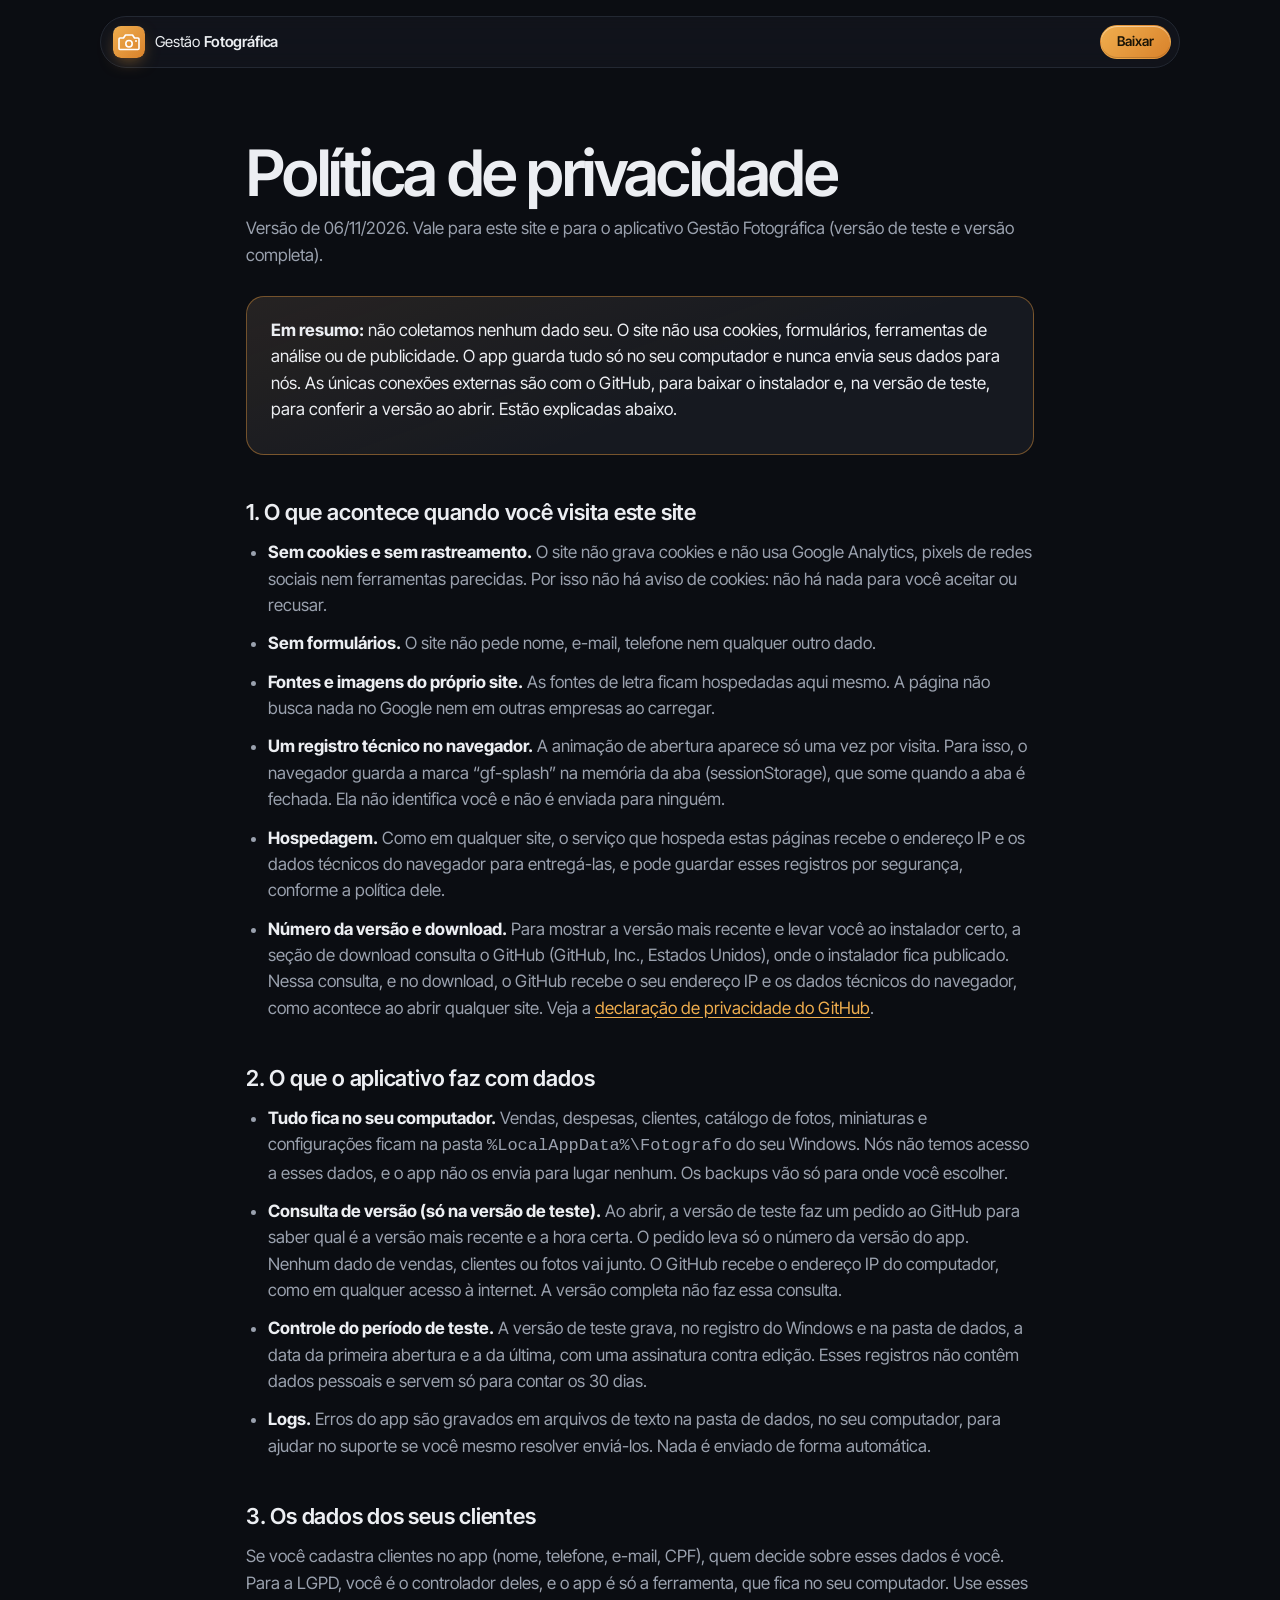
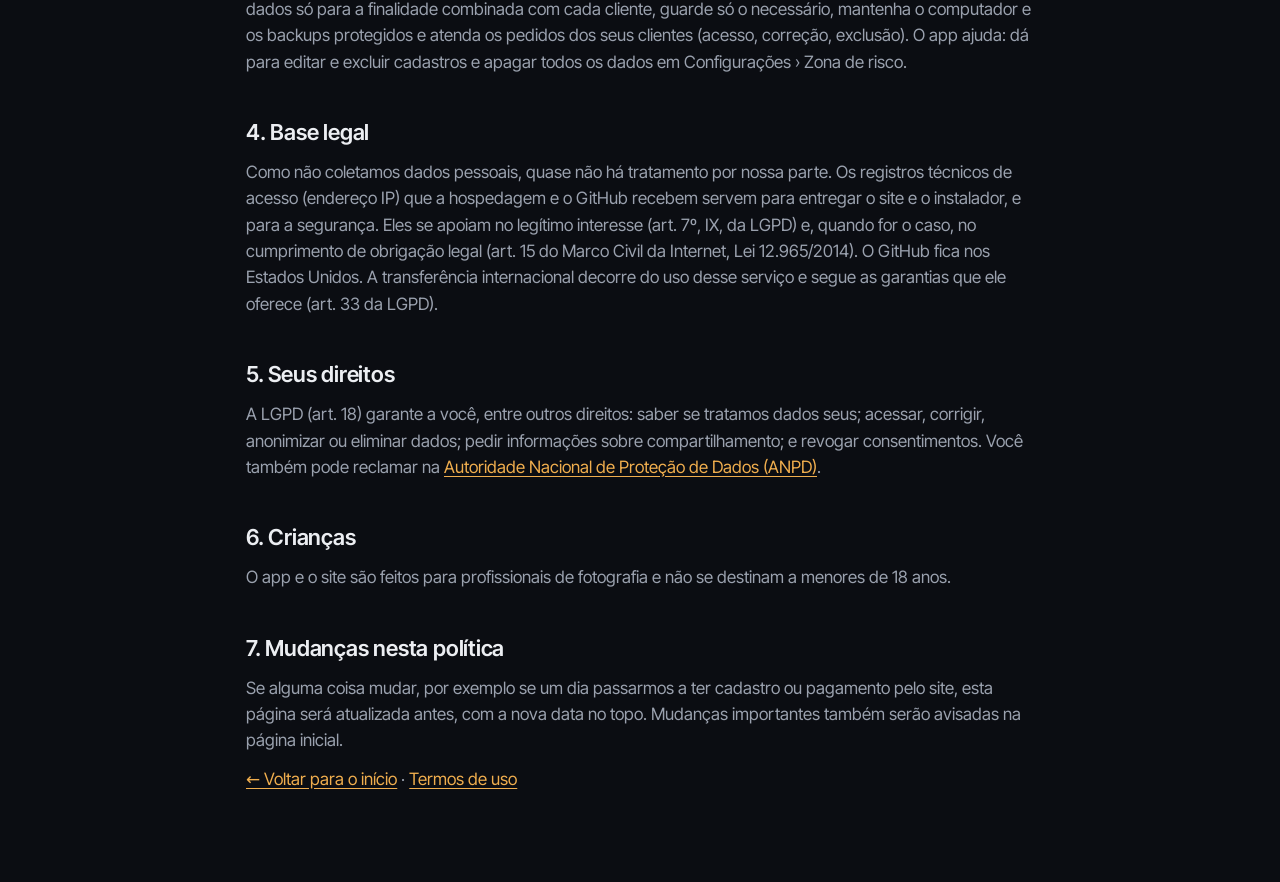
==== privacidade.html @ c72c8ad7 "Site do Gestão Fotográfica" ====
<!doctype html>
<html lang="pt-BR">
<head>
  <meta charset="utf-8">
  <meta name="viewport" content="width=device-width, initial-scale=1">
  <title>Política de privacidade — Gestão Fotográfica</title>
  <meta name="description" content="Como o site e o aplicativo Gestão Fotográfica tratam dados pessoais, conforme a LGPD.">
  <meta name="theme-color" content="#0E1015">
  <link rel="icon" href="logo.svg" type="image/svg+xml">
  <link rel="stylesheet" href="styles.css">
</head>
<body>
  <header class="nav scrolled">
    <a href="index.html" class="brand" aria-label="Gestão Fotográfica — início">
      <img src="logo.svg" alt="" class="brand-mark" width="32" height="32">
      <span>Gestão <b>Fotográfica</b></span>
    </a>
    <a href="index.html#teste" class="btn btn-sm btn-accent">Baixar</a>
  </header>

  <main class="legal">
    <h1>Política de privacidade</h1>
    <p>Versão de 06/11/2026. Vale para este site e para o aplicativo Gestão Fotográfica (versão de teste e versão completa).</p>

    <div class="resumo">
      <p><b>Em resumo:</b> não coletamos nenhum dado seu. O site não usa cookies, formulários, ferramentas de análise ou de publicidade. O app guarda tudo só no seu computador e nunca envia seus dados para nós. As únicas conexões externas são com o GitHub, para baixar o instalador e, na versão de teste, para conferir a versão ao abrir. Estão explicadas abaixo.</p>
    </div>

    <h2>1. O que acontece quando você visita este site</h2>
    <ul>
      <li><b>Sem cookies e sem rastreamento.</b> O site não grava cookies e não usa Google Analytics, pixels de redes sociais nem ferramentas parecidas. Por isso não há aviso de cookies: não há nada para você aceitar ou recusar.</li>
      <li><b>Sem formulários.</b> O site não pede nome, e-mail, telefone nem qualquer outro dado.</li>
      <li><b>Fontes e imagens do próprio site.</b> As fontes de letra ficam hospedadas aqui mesmo. A página não busca nada no Google nem em outras empresas ao carregar.</li>
      <li><b>Um registro técnico no navegador.</b> A animação de abertura aparece só uma vez por visita. Para isso, o navegador guarda a marca “gf-splash” na memória da aba (sessionStorage), que some quando a aba é fechada. Ela não identifica você e não é enviada para ninguém.</li>
      <li><b>Hospedagem.</b> Como em qualquer site, o serviço que hospeda estas páginas recebe o endereço IP e os dados técnicos do navegador para entregá-las, e pode guardar esses registros por segurança, conforme a política dele.</li>
      <li><b>Número da versão e download.</b> Para mostrar a versão mais recente e levar você ao instalador certo, a seção de download consulta o GitHub (GitHub, Inc., Estados Unidos), onde o instalador fica publicado. Nessa consulta, e no download, o GitHub recebe o seu endereço IP e os dados técnicos do navegador, como acontece ao abrir qualquer site. Veja a <a href="https://docs.github.com/pt/site-policy/privacy-policies/github-general-privacy-statement" rel="noopener">declaração de privacidade do GitHub</a>.</li>
    </ul>

    <h2>2. O que o aplicativo faz com dados</h2>
    <ul>
      <li><b>Tudo fica no seu computador.</b> Vendas, despesas, clientes, catálogo de fotos, miniaturas e configurações ficam na pasta <code>%LocalAppData%\Fotografo</code> do seu Windows. Nós não temos acesso a esses dados, e o app não os envia para lugar nenhum. Os backups vão só para onde você escolher.</li>
      <li><b>Consulta de versão (só na versão de teste).</b> Ao abrir, a versão de teste faz um pedido ao GitHub para saber qual é a versão mais recente e a hora certa. O pedido leva só o número da versão do app. Nenhum dado de vendas, clientes ou fotos vai junto. O GitHub recebe o endereço IP do computador, como em qualquer acesso à internet. A versão completa não faz essa consulta.</li>
      <li><b>Controle do período de teste.</b> A versão de teste grava, no registro do Windows e na pasta de dados, a data da primeira abertura e a da última, com uma assinatura contra edição. Esses registros não contêm dados pessoais e servem só para contar os 30 dias.</li>
      <li><b>Logs.</b> Erros do app são gravados em arquivos de texto na pasta de dados, no seu computador, para ajudar no suporte se você mesmo resolver enviá-los. Nada é enviado de forma automática.</li>
    </ul>

    <h2>3. Os dados dos seus clientes</h2>
    <p>Se você cadastra clientes no app (nome, telefone, e-mail, CPF), quem decide sobre esses dados é você. Para a LGPD, você é o controlador deles, e o app é só a ferramenta, que fica no seu computador. Use esses dados só para a finalidade combinada com cada cliente, guarde só o necessário, mantenha o computador e os backups protegidos e atenda os pedidos dos seus clientes (acesso, correção, exclusão). O app ajuda: dá para editar e excluir cadastros e apagar todos os dados em Configurações › Zona de risco.</p>

    <h2>4. Base legal</h2>
    <p>Como não coletamos dados pessoais, quase não há tratamento por nossa parte. Os registros técnicos de acesso (endereço IP) que a hospedagem e o GitHub recebem servem para entregar o site e o instalador, e para a segurança. Eles se apoiam no legítimo interesse (art. 7º, IX, da LGPD) e, quando for o caso, no cumprimento de obrigação legal (art. 15 do Marco Civil da Internet, Lei 12.965/2014). O GitHub fica nos Estados Unidos. A transferência internacional decorre do uso desse serviço e segue as garantias que ele oferece (art. 33 da LGPD).</p>

    <h2>5. Seus direitos</h2>
    <p>A LGPD (art. 18) garante a você, entre outros direitos: saber se tratamos dados seus; acessar, corrigir, anonimizar ou eliminar dados; pedir informações sobre compartilhamento; e revogar consentimentos. Você também pode reclamar na <a href="https://www.gov.br/anpd" rel="noopener">Autoridade Nacional de Proteção de Dados (ANPD)</a>.</p>

    <h2>6. Crianças</h2>
    <p>O app e o site são feitos para profissionais de fotografia e não se destinam a menores de 18 anos.</p>

    <h2>7. Mudanças nesta política</h2>
    <p>Se alguma coisa mudar, por exemplo se um dia passarmos a ter cadastro ou pagamento pelo site, esta página será atualizada antes, com a nova data no topo. Mudanças importantes também serão avisadas na página inicial.</p>

    <p><a href="index.html">← Voltar para o início</a> · <a href="termos.html">Termos de uso</a></p>
  </main>
</body>
</html>
---- styles.css ----
/* ============================================================
   Gestão Fotográfica — site
   Cores tiradas do tema escuro da v1.4 (Resources/TemaEscuro.xaml)
   e da logo (LogoCamera em Resources/Estilos.xaml).
   ============================================================ */

/* Fontes hospedadas no próprio site (licença SIL OFL): nenhum pedido sai para o Google. */
@font-face { font-family: "Inter Tight"; font-style: normal; font-weight: 300 700; font-display: swap; src: url(fontes/inter-tight.woff2) format("woff2"); }
@font-face { font-family: "Instrument Serif"; font-style: normal; font-weight: 400; font-display: swap; src: url(fontes/instrument-serif.woff2) format("woff2"); }
@font-face { font-family: "Instrument Serif"; font-style: italic; font-weight: 400; font-display: swap; src: url(fontes/instrument-serif-italic.woff2) format("woff2"); }

:root {
  /* Tema escuro do app (v1.4) */
  --sidebar: #07080B;      /* SidebarBrush */
  --bg: #0B0D12;           /* BgBrush */
  --app-bg: #0B0D12;
  --surface: #161920;      /* SurfaceBrush */
  --campo: #1C2028;        /* CampoBrush */
  --cabecalho: #161920;    /* CabecalhoBrush */
  --card-suave: #11141A;   /* CardSuaveBrush */
  --placeholder: #222630;  /* PlaceholderBrush */
  --nav-sel: #3A4152;      /* NavSelecaoBrush */
  --line: #232832;         /* LineBrush */
  --line-2: #323844;       /* BordaCampoBrush */
  --text: #ECEEF2;         /* TextBrush */
  --muted: #9AA1AE;        /* MutedBrush */
  --side-muted: #7D8494;   /* SidebarTextoSuaveBrush */
  --accent: #E59A40;       /* AccentBrush */
  --accent-text: #1A1406;  /* AccentTextoBrush */
  --ambar: #F0AE4E;        /* AmbarBrush */
  --ok: #4CC283;           /* SuccessBrush */
  --danger: #EF6F63;       /* DangerBrush */
  --selecao: #3A2D1A;      /* SelecaoBrush */
  --brilho: .2;            /* BrilhoBrush (#33 = 20%) */
  /* Logo */
  --logo-a: #F0AE4E;
  --logo-b: #D9822B;
  --glow: 226, 150, 58;    /* #E2963A, brilho da tela de abertura */

  --grad: linear-gradient(100deg, #F6C878 0%, var(--logo-a) 40%, var(--logo-b) 100%);
  --radius: 22px;
  --ease: cubic-bezier(.2, .7, .1, 1);
  --sans: "Inter Tight", "Segoe UI", system-ui, -apple-system, sans-serif;
  --app-font: "Segoe UI", "Inter Tight", system-ui, sans-serif;
  --serif: "Instrument Serif", Georgia, serif;
  color-scheme: dark;
}

* { box-sizing: border-box; margin: 0; padding: 0; }
html { scroll-behavior: smooth; -webkit-text-size-adjust: 100%; }
body {
  background: var(--bg);
  color: var(--text);
  font-family: var(--sans);
  font-size: 17px;
  line-height: 1.55;
  -webkit-font-smoothing: antialiased;
  overflow-x: hidden;
}
a { color: inherit; text-decoration: none; }
em { font-family: var(--serif); font-style: italic; font-weight: 400; }
h1 em, h2 em {
  background: var(--grad);
  -webkit-background-clip: text;
  background-clip: text;
  color: transparent;
  padding-right: .06em;
}
.muted { color: var(--muted); }
.pos { color: var(--ok); }
.neg { color: var(--danger); }
.warn { color: var(--ambar); }
::selection { background: var(--accent); color: var(--accent-text); }

.grain {
  position: fixed; inset: 0; z-index: 100; pointer-events: none; opacity: .04;
  background-image: url("data:image/svg+xml,%3Csvg xmlns='http://www.w3.org/2000/svg' width='160' height='160'%3E%3Cfilter id='n'%3E%3CfeTurbulence type='fractalNoise' baseFrequency='.9' numOctaves='3' stitchTiles='stitch'/%3E%3C/filter%3E%3Crect width='100%25' height='100%25' filter='url(%23n)'/%3E%3C/svg%3E");
}

/* ---------- Buttons ---------- */
.btn {
  --pad: 14px 26px;
  display: inline-flex; align-items: center; gap: 8px;
  padding: var(--pad);
  border-radius: 999px;
  font: 500 15px/1 var(--sans);
  border: 1px solid transparent;
  cursor: pointer;
  transition: transform .35s var(--ease), background .35s, box-shadow .35s, border-color .35s;
}
.btn:hover { transform: translateY(-2px); }
.btn:active { transform: translateY(0) scale(.98); }
.btn-accent { background: linear-gradient(135deg, var(--logo-a), var(--logo-b)); color: var(--accent-text); font-weight: 600; }
.btn-accent:hover { box-shadow: 0 10px 40px -8px rgba(var(--glow), .6); }
.btn-ghost { color: var(--text); border-color: var(--line-2); background: rgba(255, 255, 255, .02); backdrop-filter: blur(10px); }
.btn-ghost:hover { border-color: var(--muted); background: rgba(255, 255, 255, .05); }
.btn-sm { --pad: 9px 16px; font-size: 13.5px; }
.btn-lg { --pad: 18px 34px; font-size: 16px; }
.btn[disabled] { cursor: default; }
.btn[disabled]:hover { transform: none; }
.btn:focus-visible, a:focus-visible { outline: 2px solid var(--accent); outline-offset: 3px; }

.eyebrow {
  display: inline-flex; align-items: center; gap: 10px;
  font-size: 13px; font-weight: 500; letter-spacing: .14em; text-transform: uppercase;
  color: var(--accent);
}
.dot { width: 7px; height: 7px; border-radius: 50%; background: var(--accent); animation: pulse 2.2s infinite; }
@keyframes pulse {
  0% { box-shadow: 0 0 0 0 rgba(var(--glow), .6); }
  70% { box-shadow: 0 0 0 10px rgba(var(--glow), 0); }
  100% { box-shadow: 0 0 0 0 rgba(var(--glow), 0); }
}

/* ---------- Nav ---------- */
.nav {
  position: fixed; top: 16px; left: 50%; z-index: 50;
  transform: translateX(-50%);
  width: min(1080px, calc(100% - 32px));
  display: flex; align-items: center; justify-content: space-between; gap: 16px;
  padding: 8px 8px 8px 12px;
  border-radius: 999px;
  border: 1px solid transparent;
  transition: background .5s, border-color .5s;
}
.nav.scrolled {
  background: rgba(20, 23, 30, .7);
  border-color: var(--line);
  backdrop-filter: saturate(160%) blur(20px);
  -webkit-backdrop-filter: saturate(160%) blur(20px);
}
.brand { display: flex; align-items: center; gap: 10px; font-size: 15px; letter-spacing: -.01em; }
.brand b { font-weight: 600; }
.brand-mark { width: 32px; height: 32px; border-radius: 8px; transition: transform .6s var(--ease); }
.brand:hover .brand-mark { transform: rotate(-8deg) scale(1.06); }
.nav-links { display: flex; gap: 30px; font-size: 14px; color: var(--muted); }
.nav-links a { transition: color .25s; }
.nav-links a:hover { color: var(--text); }

/* ---------- Hero ---------- */
/* overflow-x: clip corta o brilho largo sem criar rolagem: no celular ele alargava a página e tudo aparecia encolhido */
.hero { position: relative; padding: 150px 16px 0; text-align: center; isolation: isolate; overflow-x: clip; }
.hero-glow {
  position: absolute; z-index: -2; left: 50%; top: -10%;
  width: 1200px; height: 900px; transform: translateX(-50%);
  background: radial-gradient(closest-side, rgba(var(--glow), .2), transparent 70%);
  filter: blur(20px);
  pointer-events: none;
}
.aperture-wrap {
  position: absolute; z-index: -1; left: 50%; top: 40px;
  width: min(760px, 120vw); aspect-ratio: 1;
  transform: translateX(-50%);
  opacity: .5;
  -webkit-mask-image: radial-gradient(closest-side, #000 55%, transparent 100%);
  mask-image: radial-gradient(closest-side, #000 55%, transparent 100%);
  pointer-events: none;
}
.aperture { width: 100%; height: 100%; animation: spin 90s linear infinite; }
/* Clarão suave quando a lente reabre, como o flash de uma foto */
.hero-flash {
  position: absolute; z-index: -1; left: 50%; top: 40px;
  width: min(760px, 120vw); aspect-ratio: 1; transform: translateX(-50%);
  background: radial-gradient(closest-side, rgba(255, 236, 205, .55), rgba(var(--glow), .18) 45%, transparent 70%);
  opacity: 0; pointer-events: none;
}
.aperture .blade { fill: url(#bladeG); stroke: rgba(240, 174, 78, .22); stroke-width: .6; }
@keyframes spin { to { transform: rotate(360deg); } }

.hero-copy { position: relative; max-width: 900px; margin: 0 auto; }
.hero-title {
  margin: 22px 0;
  font-size: clamp(54px, 10vw, 128px);
  line-height: .95; font-weight: 600; letter-spacing: -.045em;
}
.hero-title em { font-size: 1.08em; letter-spacing: -.02em; }
.hero-sub { max-width: 620px; margin: 0 auto; font-size: clamp(17px, 1.6vw, 20px); color: var(--muted); }
.hero-cta { display: flex; gap: 12px; justify-content: center; flex-wrap: wrap; margin-top: 36px; }

/* ---------- Janela do app ---------- */
.window, .mini-win {
  border-radius: 12px;
  background: var(--app-bg);
  color: var(--text);
  border: 1px solid var(--line-2);
  overflow: hidden;
  text-align: left;
  font-family: var(--app-font);
  transition: background .5s, color .5s;
  box-shadow:
    0 50px 120px -30px rgba(var(--glow), .3),
    0 30px 60px -20px rgba(0, 0, 0, .8);
}
.win-bar {
  display: flex; align-items: center; gap: 8px;
  height: 32px; padding-left: 10px;
  background: var(--sidebar);
  font-size: 12px; color: var(--muted);
}
.win-ico { width: 16px; height: 16px; border-radius: 4px; }
.win-title { flex: 1; }
.win-ctl { display: flex; height: 100%; }
.win-ctl i { width: 46px; display: grid; place-items: center; font-style: normal; font-size: 11px; }
.win-body { display: grid; grid-template-columns: 240px 1fr; min-height: 560px; }

/* Menu lateral (escuro nos dois temas), com brilho âmbar atrás da logo */
.app-side {
  position: relative; overflow: hidden;
  background: var(--sidebar);
  border-right: 1px solid rgba(255, 255, 255, .08);
  display: flex; flex-direction: column;
}
.side-glow {
  position: absolute; left: -130px; top: -120px; width: 320px; height: 260px; pointer-events: none;
  background: radial-gradient(closest-side, rgba(var(--glow), .2), rgba(var(--glow), .07) 50%, transparent);
}
.app-brand { position: relative; display: flex; align-items: center; gap: 12px; padding: 28px 18px 28px 22px; }
.app-brand img { width: 42px; height: 42px; border-radius: 11px; }
.app-brand b { display: block; font-size: 16px; font-weight: 700; color: #fff; line-height: 1.25; }
.app-brand small { font-size: 12px; color: var(--side-muted); }
.app-nav { position: relative; flex: 1; }
.nav-it {
  position: relative;
  display: flex; align-items: center;
  margin: 2px 10px; padding: 11px 16px; border-radius: 12px;
  font-size: 14px; color: #fff;
  transition: background .2s, padding .2s;
}
.nav-it i { font-style: normal; font-size: 16px; width: 30px; }
.nav-it:not(.on):hover { background: rgba(229, 154, 64, .22); padding-left: 20px; }
.nav-it.on { background: var(--nav-sel); }
.nav-it.on::before { content: ""; position: absolute; left: 0; top: 11px; bottom: 11px; width: 4px; border-radius: 2px; background: linear-gradient(135deg, var(--logo-a), var(--logo-b)); }
.app-keys { position: relative; padding: 0 24px 16px; font-size: 11px; color: var(--side-muted); }

/* Área da tela, com o brilho que "respira" no alto à direita */
.app-main { position: relative; overflow: hidden; padding: 24px 28px; }
.app-main > * { position: relative; }
.app-main > .app-glow {
  position: absolute; right: -260px; top: -300px; width: 900px; height: 520px; pointer-events: none;
  background: radial-gradient(closest-side, rgba(var(--glow), var(--brilho)), rgba(var(--glow), calc(var(--brilho) * .35)) 50%, transparent);
  animation: breathe-app 6s ease-in-out infinite alternate;
}
@keyframes breathe-app { to { transform: scale(1.12); opacity: .8; } }
.app-head { display: flex; align-items: center; justify-content: space-between; gap: 12px; }
.app-head h3 { font-size: 30px; font-weight: 700; letter-spacing: -.01em; }
.app-actions { display: flex; gap: 8px; }
.app-btn, .app-combo {
  display: inline-flex; align-items: center; gap: 6px;
  padding: 7px 14px; border-radius: 999px;
  font-size: 12.5px; white-space: nowrap;
  background: var(--campo); border: 1px solid var(--line-2); color: var(--text);
  transition: background .5s, border-color .5s, color .5s, box-shadow .3s;
}
.app-btn.primary {
  background: linear-gradient(135deg, var(--logo-a), var(--logo-b)); border-color: transparent;
  color: var(--accent-text); font-weight: 600;
}
.app-btn.primary:hover { box-shadow: 0 6px 22px -4px rgba(var(--glow), .7); }
.app-combo { min-width: 150px; justify-content: space-between; border-radius: 10px; }
.app-combo i { font-style: normal; color: var(--muted); }
.app-period { margin: 2px 0 16px; font-size: 13px; color: var(--muted); }
.kpis { display: grid; grid-template-columns: repeat(4, 1fr); gap: 12px; margin-bottom: 12px; }
/* Cartão: cantos de 18px e a "luz que segue o mouse" (Infra/LuzMouse.cs) */
.kpi, .app-card {
  --mx: 50%; --my: 50%;
  position: relative;
  padding: 16px 18px; border-radius: 18px;
  background:
    radial-gradient(260px circle at var(--mx) var(--my), rgba(var(--glow), var(--luz, 0)), transparent 60%),
    var(--surface);
  border: 1px solid var(--line);
  transition: border-color .25s, transform .25s, background-color .5s;
}
.kpi:hover, .app-card:hover { --luz: .16; border-color: rgba(var(--glow), .55); }
.kpi:hover { transform: translateY(-3px); }
.kpi p { font-size: 12px; color: var(--muted); }
.kpi b { display: block; margin: 6px 0 4px; font-size: 26px; font-weight: 700; font-variant-numeric: tabular-nums; }
.kpi small { font-size: 11px; color: var(--muted); }

/* Tema claro do app (TemaClaro.xaml da v1.4); o menu lateral continua escuro */
.window.claro {
  --app-bg: #F5F5F7; --surface: #FFFFFF; --campo: #FFFFFF; --cabecalho: #FFFFFF; --card-suave: #FBFAF8;
  --placeholder: #EDEDF0; --line: #E5E5EA; --line-2: #D2D2D7;
  --text: #1D1D1F; --muted: #6E6E73; --accent: #DD8E34; --ambar: #B7701C;
  --ok: #2E8B57; --danger: #C0392B; --selecao: #FCEBD3; --brilho: .15;
  --sidebar: #0E1015; --side-muted: #8A91A3;
  border-color: #D2D2D7;
}
.window.claro .win-bar { background: #FFFFFF; color: #1D1D1F; border-bottom: 1px solid #E5E5EA; }
.card-t { font-size: 13px; font-weight: 600; margin-bottom: 8px; }
.spark { width: 100%; height: 170px; display: block; }
.grid-l line { stroke: var(--line); stroke-width: 1; }
.spark-line { fill: none; stroke-width: 2.5; stroke-linecap: round; stroke-dasharray: 900; stroke-dashoffset: 900; }
.spark-line.l1 { stroke: var(--accent); }
.spark-line.l2 { stroke: var(--ok); }
.spark-line.l3 { stroke: var(--danger); }
@keyframes draw { to { stroke-dashoffset: 0; } }
.legend { display: flex; justify-content: center; gap: 18px; font-size: 11.5px; color: var(--muted); margin-top: 6px; }
.legend span::before { content: ""; display: inline-block; width: 9px; height: 9px; border-radius: 50%; margin-right: 6px; vertical-align: -1px; }
.lg1::before { background: var(--accent); }
.lg2::before { background: var(--ok); }
.lg3::before { background: var(--danger); }

/* ---------- Marquee ---------- */
.marquee {
  margin-top: 140px; padding: 26px 0;
  border-block: 1px solid var(--line);
  overflow: hidden;
  -webkit-mask-image: linear-gradient(90deg, transparent, #000 15%, #000 85%, transparent);
  mask-image: linear-gradient(90deg, transparent, #000 15%, #000 85%, transparent);
}
.marquee-track {
  display: flex; align-items: center; gap: 36px; width: max-content;
  font-size: clamp(28px, 4vw, 48px); font-weight: 500; letter-spacing: -.03em;
  color: #5D6475;
  animation: slide 40s linear infinite;
}
.marquee-track i { font-style: normal; font-size: .5em; color: var(--accent); }
.marquee-track span:nth-of-type(2n) { font-family: var(--serif); font-style: italic; font-weight: 400; color: var(--muted); }
@keyframes slide { to { transform: translateX(-50%); } }

/* ---------- Statement ---------- */
.statement { padding: 180px 16px; }
.statement-text {
  max-width: 1000px; margin: 0 auto;
  font-size: clamp(32px, 5vw, 64px);
  line-height: 1.12; font-weight: 500; letter-spacing: -.035em;
}
.statement-text .w { opacity: .14; transition: opacity .4s; }
.statement-text .w.lit { opacity: 1; }
.statement-text em { font-size: 1.1em; }
.statement-text em.lit { background: var(--grad); -webkit-background-clip: text; background-clip: text; color: transparent; }

/* ---------- Section heads ---------- */
.sec-head { text-align: center; max-width: 900px; margin: 0 auto 64px; padding: 0 16px; }
.sec-head h2 { margin-top: 16px; font-size: clamp(40px, 6.4vw, 84px); line-height: 1; font-weight: 600; letter-spacing: -.045em; }
.sec-head h2 em { font-size: 1.06em; letter-spacing: -.02em; }

/* ---------- Bento ---------- */
.features { padding: 40px 16px 120px; }
.bento { max-width: 1180px; margin: 0 auto; display: grid; grid-template-columns: repeat(6, 1fr); gap: 16px; }
.tile {
  --mx: 50%; --my: 50%;
  position: relative;
  min-height: 380px; padding: 32px;
  border-radius: var(--radius);
  background: var(--app-bg);
  border: 1px solid var(--line);
  overflow: hidden;
  display: flex; flex-direction: column; justify-content: space-between; gap: 28px;
  transition: border-color .4s;
}
.tile::before {
  content: ""; position: absolute; inset: 0; pointer-events: none;
  background: radial-gradient(500px circle at var(--mx) var(--my), rgba(var(--glow), .1), transparent 45%);
  opacity: 0; transition: opacity .4s;
}
.tile:hover { border-color: rgba(var(--glow), .5); }
.tile:hover::before { opacity: 1; }
.tile h3 { display: flex; align-items: center; gap: 10px; font-size: 23px; font-weight: 600; letter-spacing: -.025em; margin-bottom: 8px; }
.tile .ico {
  display: grid; place-items: center; width: 36px; height: 36px; border-radius: 9px; font-size: 17px;
  background: var(--surface); border: 1px solid var(--line);
}
.tile p { color: var(--muted); font-size: 16px; max-width: 46ch; }
.tile p b { color: var(--text); font-weight: 600; }
.t-gal { grid-column: span 4; }
.t-fin { grid-column: span 2; }
.t-rec, .t-evt, .t-sale, .t-cli { grid-column: span 3; }

/* Miniaturas de foto (tons quentes, como fotos de evento ao ar livre) */
.photo, .grid-photos i, .thumbs i, .th {
  background:
    radial-gradient(circle at 72% 28%, hsla(var(--h), 85%, 78%, .9), transparent 50%),
    linear-gradient(165deg, hsl(var(--h), 45%, 46%), hsl(calc(var(--h) - 10), 35%, 14%));
}
.grid-photos { display: grid; grid-template-columns: repeat(4, 1fr); gap: 10px; font-family: var(--app-font); }
.grid-photos figure { padding: 6px; border-radius: 12px; background: var(--surface); border: 1px solid var(--line); transition: transform .5s var(--ease); }
.grid-photos i { position: relative; display: block; aspect-ratio: 4 / 3; border-radius: 5px; }
.grid-photos figcaption { padding: 6px 2px 0; font-size: 11px; color: var(--muted); white-space: nowrap; overflow: hidden; text-overflow: ellipsis; }
[data-raw]::after {
  content: "RAW"; position: absolute; right: 5px; top: 5px;
  padding: 1px 5px; border-radius: 3px;
  background: rgba(0, 0, 0, .6); color: #fff;
  font: 600 9.5px/1.4 var(--app-font); font-style: normal;
}
.t-gal:hover figure:nth-child(odd) { transform: translateY(-4px); }
.t-gal:hover figure:nth-child(even) { transform: translateY(4px); }

/* Anel */
.ring { position: relative; width: 170px; height: 170px; align-self: center; }
.ring svg { width: 100%; height: 100%; transform: rotate(-90deg); }
.ring circle { fill: none; stroke-width: 9; }
.ring-bg { stroke: var(--placeholder); }
.ring-fg { stroke: var(--ok); stroke-linecap: round; stroke-dasharray: 100; stroke-dashoffset: 100; transition: stroke-dashoffset 2s var(--ease) .2s; }
.t-fin.in .ring-fg { stroke-dashoffset: 14; }
.ring-label { position: absolute; inset: 0; display: grid; place-content: center; text-align: center; }
.ring-label b { font-size: 34px; font-weight: 600; letter-spacing: -.03em; }
.ring-label small { font-size: 12px; color: var(--muted); }

/* Recibo (sempre claro, como no app) */
.receipt {
  position: relative;
  align-self: center; width: min(310px, 100%);
  padding: 18px 18px 16px;
  border-radius: 6px;
  background: #fff; color: #1F2430;
  font-family: var(--app-font);
  box-shadow: 0 30px 60px -20px rgba(0, 0, 0, .7);
  transform: rotate(-3deg);
  transition: transform .7s var(--ease);
}
.t-rec:hover .receipt { transform: rotate(0) translateY(-6px); }
.rc-head { display: flex; gap: 10px; align-items: center; margin-bottom: 12px; padding-bottom: 12px; border-bottom: 1px solid #E3E5EA; }
.rc-head b { display: block; font-size: 13.5px; }
.rc-head small { font-size: 11px; color: #6B7280; }
.rc-logo { width: 30px; height: 30px; border-radius: 7px; }
.rc-line, .rc-tot { display: flex; justify-content: space-between; font-size: 12.5px; padding: 4px 0; }
.rc-tot { margin-top: 8px; padding-top: 10px; border-top: 1px solid #E3E5EA; font-size: 14px; }
.rc-stamp {
  position: absolute; right: 14px; top: 20px;
  padding: 2px 9px; border: 2px solid #2E8B57; color: #2E8B57; border-radius: 5px;
  font: 700 11.5px/1.3 var(--app-font); letter-spacing: .12em;
  transform: rotate(-10deg); opacity: .9;
}

/* Barras de eventos */
.bars { display: flex; flex-direction: column; gap: 12px; }
.bar-row { display: grid; grid-template-columns: 84px 1fr; align-items: center; gap: 12px; font-size: 13px; color: var(--muted); }
.bar-row i { height: 12px; border-radius: 999px; background: linear-gradient(90deg, var(--logo-a), var(--logo-b)); width: 0; transition: width 1.6s var(--ease); }
.t-evt.in .bar-row i { width: calc(var(--v) * 100%); }
.bar-row:nth-child(2) i { transition-delay: .1s; opacity: .85; }
.bar-row:nth-child(3) i { transition-delay: .2s; opacity: .7; }
.bar-row:nth-child(4) i { transition-delay: .3s; opacity: .55; }

/* Status das fotos */
.chips { display: flex; flex-wrap: wrap; gap: 8px; font-family: var(--app-font); }
.chip {
  padding: 7px 14px; border-radius: 999px; font-size: 13px;
  background: var(--campo); border: 1px solid var(--line-2); color: var(--text);
  transition: transform .4s var(--ease);
}
.chip.sel { background: var(--selecao); border-color: rgba(var(--glow), .5); color: var(--ambar); }
.chip.sold { background: linear-gradient(135deg, var(--logo-a), var(--logo-b)); border-color: transparent; color: var(--accent-text); font-weight: 600; }
.t-sale:hover .chip { transform: translateY(-4px); }
.t-sale:hover .chip:nth-child(2) { transition-delay: .04s; }
.t-sale:hover .chip:nth-child(3) { transition-delay: .08s; }
.t-sale:hover .chip:nth-child(4) { transition-delay: .12s; }
.t-sale:hover .chip:nth-child(5) { transition-delay: .16s; }

/* Tabela no estilo do app */
.mini-table { border: 1px solid var(--line); border-radius: 14px; overflow: hidden; font-family: var(--app-font); font-size: 12.5px; background: var(--surface); }
.mt-row { display: grid; grid-template-columns: 1.3fr 1fr .9fr; padding: 9px 12px; border-top: 1px solid var(--line); }
.mt-row span:last-child { text-align: right; }
.mt-h { border-top: 0; background: var(--cabecalho); color: var(--muted); font-weight: 600; }

/* ---------- Fluxo ---------- */
.flow { padding: 120px 16px 80px; overflow-x: clip; }
.flow-wrap { max-width: 1180px; margin: 0 auto; display: grid; grid-template-columns: .85fr 1.15fr; gap: 56px; }
.step { min-height: 78vh; display: flex; flex-direction: column; justify-content: center; opacity: .25; transition: opacity .6s; }
.step.active { opacity: 1; }
.step-n { font-family: var(--serif); font-style: italic; font-size: 26px; color: var(--accent); }
.step h3 { font-size: clamp(34px, 4vw, 52px); font-weight: 600; letter-spacing: -.04em; line-height: 1.05; margin: 8px 0 14px; }
.step p { font-size: 19px; color: var(--muted); max-width: 32ch; }
.flow-visual { position: sticky; top: 0; height: 100vh; display: grid; place-items: center; }
.mini-win { width: 100%; }
.mini-body { display: grid; grid-template-columns: 56px 1fr; height: 440px; }
.rail { background: var(--sidebar); display: flex; flex-direction: column; align-items: center; gap: 4px; padding-top: 12px; }
.rail img { width: 30px; height: 30px; border-radius: 8px; margin-bottom: 10px; }
.rail i { position: relative; width: 40px; height: 34px; display: grid; place-items: center; border-radius: 10px; font-style: normal; font-size: 15px; transition: background .3s; }
.rail i.r-on { background: var(--nav-sel); }
.rail i.r-on::before { content: ""; position: absolute; left: 0; top: 8px; bottom: 8px; width: 4px; border-radius: 2px; background: linear-gradient(135deg, var(--logo-a), var(--logo-b)); }
.screen { position: relative; overflow: hidden; }
.scr {
  position: absolute; inset: 0; padding: 22px 24px;
  display: flex; flex-direction: column; gap: 12px;
  opacity: 0; transform: translateY(16px); filter: blur(6px);
  transition: opacity .55s var(--ease), transform .55s var(--ease), filter .55s;
}
.scr.on { opacity: 1; transform: none; filter: none; }
.scr-head { display: flex; justify-content: space-between; align-items: center; gap: 10px; }
.scr-t { font-size: 22px; font-weight: 600; }
.scr-foot { margin-top: auto; font-size: 12px; color: var(--muted); }
.scr-row { margin-top: auto; display: flex; justify-content: flex-end; gap: 8px; flex-wrap: wrap; }
.app-card.import { padding: 12px 14px; }
.app-card.import small { font-size: 12px; }
.progress { height: 8px; margin-top: 8px; border-radius: 999px; background: var(--placeholder); overflow: hidden; }
.progress span { display: block; height: 100%; width: 0; border-radius: inherit; background: linear-gradient(90deg, var(--logo-a), var(--logo-b)); transition: width 1.8s var(--ease) .3s; }
.scr.on .progress span { width: 100%; }
.thumbs { display: grid; grid-template-columns: repeat(4, 1fr); gap: 8px; }
.thumbs i {
  position: relative; aspect-ratio: 4 / 3; border-radius: 5px; border: 4px solid var(--surface);
  opacity: 0; transform: scale(.85);
  transition: opacity .5s, transform .5s var(--ease);
}
.scr.on .thumbs i { opacity: 1; transform: none; }
.scr.on .thumbs i:nth-child(2) { transition-delay: .06s; }
.scr.on .thumbs i:nth-child(3) { transition-delay: .12s; }
.scr.on .thumbs i:nth-child(4) { transition-delay: .18s; }
.scr.on .thumbs i:nth-child(5) { transition-delay: .24s; }
.scr.on .thumbs i:nth-child(6) { transition-delay: .3s; }
.scr.on .thumbs i:nth-child(7) { transition-delay: .36s; }
.scr.on .thumbs i:nth-child(8) { transition-delay: .42s; }
.field { padding: 8px 12px; border-radius: 10px; background: var(--campo); border: 1px solid var(--line-2); }
.field small { display: block; font-size: 11px; color: var(--muted); }
.field b { font-size: 13.5px; font-weight: 500; }
.items { border: 1px solid var(--line); border-radius: 14px; overflow: hidden; background: var(--surface); }
.it { display: grid; grid-template-columns: 34px 1fr auto; align-items: center; gap: 10px; padding: 8px 12px; font-size: 12.5px; border-top: 1px solid var(--line); }
.it:first-child { border-top: 0; }
.it b { font-weight: 600; }
.th { width: 34px; height: 26px; border-radius: 4px; }
.receipt.mini { transform: none; width: min(340px, 100%); align-self: center; }
.hl-row { display: grid; grid-template-columns: 1fr 1fr; gap: 10px; }
.app-card.hl { padding: 12px 14px; }
.app-card.hl small { display: block; font-size: 11.5px; color: var(--muted); }
.app-card.hl b { font-size: 15px; }
.app-card.hl:first-child b { color: var(--accent); }
.app-card.hl:last-child b { color: var(--ok); }

/* ---------- Segurança ---------- */
.safe { padding: 120px 16px; }
.safe-grid {
  max-width: 1180px; margin: 0 auto;
  display: grid; grid-template-columns: repeat(4, 1fr); gap: 1px;
  background: var(--line); border: 1px solid var(--line); border-radius: var(--radius); overflow: hidden;
}
.safe-item { padding: 36px 30px 40px; background: var(--bg); transition: background .4s; }
.safe-item:hover { background: var(--app-bg); }
.safe-ic {
  display: grid; place-items: center; width: 46px; height: 46px; border-radius: 12px; margin-bottom: 26px;
  font-size: 20px;
  background: var(--selecao); border: 1px solid rgba(var(--glow), .3);
}
.safe-item h3 { font-size: 19px; font-weight: 600; letter-spacing: -.02em; margin-bottom: 8px; }
.safe-item p { font-size: 15px; color: var(--muted); }

/* ---------- Promessas ---------- */
.promises {
  max-width: 1180px; margin: 0 auto; padding: 60px 16px 140px;
  display: grid; grid-template-columns: repeat(3, 1fr); gap: 16px; text-align: center;
}
.promise b {
  display: block;
  font-size: clamp(88px, 12vw, 168px); line-height: 1; font-weight: 600; letter-spacing: -.06em;
  background: var(--grad); -webkit-background-clip: text; background-clip: text; color: transparent;
}
.promise span { color: var(--muted); font-size: 18px; }

/* ---------- CTA (inspirado na tela de abertura do app) ---------- */
.cta {
  position: relative; isolation: isolate; overflow: hidden;
  max-width: 1180px; margin: 0 auto; padding: 120px 16px;
  border-radius: 32px; border: 1px solid var(--line);
  text-align: center;
  background: linear-gradient(135deg, #232837, #171A23);
}
.cta-glow {
  position: absolute; z-index: -1; left: 50%; bottom: -60%;
  width: 1100px; height: 700px; transform: translateX(-50%);
  background: radial-gradient(closest-side, rgba(var(--glow), .45), rgba(var(--glow), .1) 55%, transparent 75%);
  filter: blur(30px);
  animation: breathe 6s ease-in-out infinite;
}
@keyframes breathe { 50% { transform: translateX(-50%) scale(1.12); opacity: .8; } }
.cta-logo { display: block; margin: 0 auto 26px; border-radius: 20px; box-shadow: 0 20px 50px -10px rgba(var(--glow), .55); }
.cta h2 { margin: 18px 0 20px; font-size: clamp(44px, 7vw, 96px); line-height: .98; font-weight: 600; letter-spacing: -.045em; }
.cta-sub { max-width: 520px; margin: 0 auto 36px; color: var(--muted); font-size: 18px; }

.foot {
  max-width: 1180px; margin: 0 auto; padding: 40px 16px 50px;
  display: flex; justify-content: space-between; align-items: center; gap: 16px; flex-wrap: wrap;
  font-size: 13.5px; color: var(--muted);
}
.foot-brand { display: inline-flex; align-items: center; gap: 10px; }
.foot-brand img { border-radius: 6px; }
.foot-links { display: flex; gap: 20px; flex-wrap: wrap; }
.foot a, .faq a, .download-legal a, .install a { color: var(--ambar); text-decoration: underline; text-underline-offset: 3px; }

/* ---------- Download e instalação ---------- */
.download { display: flex; flex-direction: column; align-items: center; gap: 14px; }
.download .btn[aria-disabled="true"] { opacity: .65; pointer-events: none; }
.download-info { color: var(--text); font-size: 15px; max-width: 560px; }
.download-legal { color: var(--muted); font-size: 13.5px; max-width: 520px; }
.download code, .install code { font-family: var(--app-font); font-size: .92em; background: var(--campo); padding: 2px 6px; border-radius: 6px; word-break: break-all; }

.install { padding: 140px 16px 60px; }
.install-steps { max-width: 820px; margin: 0 auto; padding: 0; list-style: none; counter-reset: passo; display: flex; flex-direction: column; gap: 10px; }
.install-steps li {
  counter-increment: passo; position: relative;
  padding: 22px 26px 22px 78px; border-radius: 18px; background: var(--surface); border: 1px solid var(--line);
  color: var(--muted); font-size: 16.5px;
}
.install-steps li b { color: var(--text); font-weight: 600; }
.install-steps li::before {
  content: counter(passo); position: absolute; left: 24px; top: 20px;
  font-family: var(--serif); font-style: italic; font-size: 30px; line-height: 1; color: var(--accent);
}
@media (max-width: 760px) { .install-steps li { padding: 20px 20px 20px 58px; font-size: 16px; } .install-steps li::before { left: 20px; } }
.install-note { max-width: 820px; margin: 22px auto 0; color: var(--muted); font-size: 14px; text-align: center; }

/* ---------- Páginas legais (termos.html, privacidade.html) ---------- */
.legal { max-width: 820px; margin: 0 auto; padding: 140px 16px 80px; }
.legal h1 { font-size: clamp(36px, 6vw, 64px); line-height: 1.02; font-weight: 600; letter-spacing: -.04em; margin-bottom: 10px; }
.legal h2 { font-size: 22px; font-weight: 600; letter-spacing: -.01em; margin: 40px 0 10px; }
.legal p, .legal li { color: var(--muted); margin: 0 0 12px; }
.legal ul { padding-left: 22px; }
.legal b, .legal strong { color: var(--text); }
.legal a { color: var(--ambar); text-decoration: underline; text-underline-offset: 3px; }
.legal .resumo { border: 1px solid rgba(var(--glow), .45); border-radius: 18px; padding: 20px 24px; margin: 28px 0;
  background: linear-gradient(160deg, rgba(var(--glow), .08), transparent 60%), var(--surface); }
.legal .resumo p { color: var(--text); }

/* ---------- Reveal ---------- */
.reveal { opacity: 0; transform: translateY(28px); filter: blur(8px); transition: opacity 1s var(--ease), transform 1s var(--ease), filter 1s var(--ease); }
.reveal.in { opacity: 1; transform: none; filter: none; }
.hero .reveal:nth-child(2) { transition-delay: .1s; }
.hero .reveal:nth-child(3) { transition-delay: .22s; }
.hero .reveal:nth-child(4) { transition-delay: .34s; }

/* ---------- Responsivo ---------- */
@media (max-width: 1000px) {
  .t-gal, .t-fin, .t-rec, .t-evt, .t-sale, .t-cli { grid-column: span 3; }
  .t-gal { grid-column: span 6; }
  .safe-grid { grid-template-columns: repeat(2, 1fr); }
  .kpis { grid-template-columns: repeat(2, 1fr); }
  .win-body { grid-template-columns: 190px 1fr; }
  .flow-wrap { grid-template-columns: 1fr 1fr; gap: 32px; }
}
@media (max-width: 760px) {
  body { font-size: 16px; }
  .nav-links { display: none; }
  .hero { padding-top: 120px; }
  .br-d { display: none; }
  .win-body { grid-template-columns: 1fr; min-height: 0; }
  .app-side { display: none; }
  .app-main { padding: 16px; }
  .app-head { flex-direction: column; align-items: flex-start; }
  .app-head h3 { font-size: 20px; }
  .kpi b { font-size: 19px; }
  .spark { height: 120px; }
  .marquee { margin-top: 90px; }
  .statement { padding: 120px 16px; }
  .bento { grid-template-columns: 1fr; }
  .t-gal, .t-fin, .t-rec, .t-evt, .t-sale, .t-cli { grid-column: auto; }
  .tile { min-height: 0; padding: 24px; }
  .grid-photos { grid-template-columns: repeat(2, 1fr); }
  .flow-wrap { display: flex; flex-direction: column; gap: 0; }
  .flow-visual { order: -1; top: 64px; height: auto; padding: 8px 0 20px; z-index: 2; background: linear-gradient(var(--bg) 88%, transparent); }
  .mini-body { grid-template-columns: 1fr; height: 330px; }
  .rail { display: none; }
  .scr { padding: 14px; gap: 8px; }
  .scr-t { font-size: 17px; }
  .thumbs { grid-template-columns: repeat(4, 1fr); gap: 5px; }
  .it { font-size: 11.5px; padding: 6px 10px; }
  .app-btn, .app-combo { font-size: 11.5px; padding: 5px 9px; }
  .app-combo { min-width: 0; }
  .receipt.mini { padding: 12px; }
  .mt-row { font-size: 11.5px; padding: 7px 10px; }
  .step { min-height: 55vh; }
  .safe-grid { grid-template-columns: 1fr; }
  .promises { grid-template-columns: 1fr; gap: 40px; padding-bottom: 100px; }
  .cta { margin: 0 16px; padding: 90px 16px; border-radius: 24px; }
}

@media (prefers-reduced-motion: reduce) {
  *, *::before, *::after { animation: none !important; transition-duration: .01ms !important; }
  html { scroll-behavior: auto; }
  .reveal { opacity: 1; transform: none; filter: none; }
  .spark-line { stroke-dashoffset: 0; }
}

/* ============================================================
   Abertura (igual à SplashWindow da v1.4)
   ============================================================ */
.splash {
  position: fixed; inset: 0; z-index: 200;
  display: grid; place-items: center;
  background: var(--bg);
  transition: opacity .7s var(--ease), visibility .7s;
}
.splash.out { opacity: 0; visibility: hidden; }
.splash.out .splash-card { transform: scale(1.04); filter: blur(6px); }
.splash-card {
  position: relative; overflow: hidden;
  width: min(432px, calc(100% - 32px)); padding: 46px 24px 34px;
  border-radius: 18px;
  background: linear-gradient(135deg, #12151C, #07080B);
  border: 1px solid rgba(255, 255, 255, .06);
  box-shadow: 0 30px 80px -20px rgba(0, 0, 0, .8);
  display: flex; flex-direction: column; align-items: center; text-align: center;
  font-family: var(--app-font);
  opacity: 0; transform: scale(.94);
  animation: splash-in .5s var(--ease) .05s forwards;
  transition: transform .7s var(--ease), filter .7s;
}
@keyframes splash-in { to { opacity: 1; transform: scale(1); } }
.splash-glow {
  position: absolute; left: -170px; bottom: -190px; width: 360px; height: 300px;
  background: radial-gradient(closest-side, rgba(var(--glow), .33), transparent);
}
.splash-logo { position: relative; width: 128px; height: 128px; display: grid; place-items: center; }
.splash-logo img { position: relative; border-radius: 19px; box-shadow: 0 12px 34px -8px rgba(var(--glow), .6); animation: splash-pulse 1.4s ease-in-out infinite alternate; }
@keyframes splash-pulse { to { transform: scale(1.05); } }
.splash-iris { position: absolute; inset: 0; width: 100%; height: 100%; animation: spin 14s linear infinite; }
.splash-iris .blade { fill: #12151C; stroke: rgba(240, 174, 78, .35); stroke-width: 1.2; }
.splash-card b { position: relative; margin-top: 16px; font-size: 25px; font-weight: 600; color: #fff; }
.splash-sub {
  position: relative; font-size: 13px;
  background: var(--grad); -webkit-background-clip: text; background-clip: text; color: transparent;
}
.splash-bar { position: relative; width: 200px; height: 4px; margin-top: 26px; border-radius: 2px; background: #252A36; overflow: hidden; }
.splash-bar i {
  position: absolute; top: 0; bottom: 0; width: 70px; border-radius: 2px;
  background: linear-gradient(90deg, transparent, #F0AE4E, transparent);
  animation: splash-run 1.1s ease-in-out infinite;
}
@keyframes splash-run { from { left: -70px; } to { left: 200px; } }
.splash-card small { position: relative; margin-top: 10px; font-size: 11.5px; color: #8A91A3; }

/* ============================================================
   Aparência: Galeria com troca de tema
   ============================================================ */
.tema { padding: 120px 16px 60px; }
.seg {
  position: relative; display: flex; width: max-content; max-width: 100%; margin: -24px auto 40px;
  padding: 5px; border-radius: 999px;
  background: var(--surface); border: 1px solid var(--line);
}
.seg button {
  position: relative; z-index: 1;
  padding: 10px 20px; border: 0; border-radius: 999px; background: none; cursor: pointer;
  font: 500 14px/1 var(--sans); color: var(--muted); white-space: nowrap;
  transition: color .3s;
}
.seg button[aria-checked="true"] { color: var(--accent-text); }
.seg button:focus-visible { outline: 2px solid var(--accent); outline-offset: 2px; }
.seg-pill {
  position: absolute; z-index: 0; top: 5px; bottom: 5px; left: 0; width: 0; border-radius: 999px;
  background: linear-gradient(135deg, var(--logo-a), var(--logo-b));
  box-shadow: 0 6px 22px -6px rgba(var(--glow), .7);
  transition: transform .5s var(--ease), width .5s var(--ease);
}
.gal-win { max-width: 1160px; margin: 0 auto; }
.gal-win .win-body { min-height: 600px; }
.filters { display: flex; gap: 12px; margin: 14px 0 16px; flex-wrap: wrap; }
.filters label { display: flex; flex-direction: column; gap: 4px; }
.filters small { font-size: 12px; color: var(--muted); }
.app-combo.wide { min-width: 220px; color: var(--muted); }
.gal-body { display: grid; grid-template-columns: 230px 1fr; gap: 14px; }
.folders { padding: 12px 10px; align-self: start; }
.folders .card-t { padding-left: 4px; font-size: 15px; }
.fd { padding: 7px 10px; border-radius: 10px; font-size: 13px; transition: background .5s; }
.fd.sub { padding-left: 28px; }
.fd.on { background: var(--selecao); }
.gal-grid { display: grid; grid-template-columns: repeat(4, minmax(0, 1fr)); gap: 12px; align-content: start; }
.gal-grid figure {
  padding: 7px; border-radius: 14px;
  background: var(--surface); border: 2px solid var(--line);
  transition: border-color .3s, transform .4s var(--ease), background-color .5s;
}
.gal-grid figure:hover { transform: translateY(-3px); border-color: rgba(var(--glow), .55); }
.gal-grid figure.pick { border-color: var(--accent); background: var(--selecao); }
.gal-grid i {
  position: relative; display: block; aspect-ratio: 4 / 3; border-radius: 9px;
  background:
    radial-gradient(circle at 72% 28%, hsla(var(--h), 85%, 78%, .9), transparent 50%),
    linear-gradient(165deg, hsl(var(--h), 45%, 46%), hsl(calc(var(--h) - 10), 35%, 14%));
}
.gal-grid figcaption { padding: 7px 2px 1px; font-size: 11.5px; color: var(--muted); white-space: nowrap; overflow: hidden; text-overflow: ellipsis; }
.gal-foot { display: flex; justify-content: space-between; align-items: center; gap: 12px; margin-top: 16px; font-size: 12.5px; flex-wrap: wrap; }
.mark-as { display: flex; align-items: center; gap: 8px; }

/* ============================================================
   Perguntas frequentes
   ============================================================ */
.faq { padding: 60px 16px 140px; }
.faq-list { max-width: 820px; margin: 0 auto; display: flex; flex-direction: column; gap: 10px; }
.faq details {
  border-radius: 18px; background: var(--surface); border: 1px solid var(--line);
  transition: border-color .3s, background .3s;
}
.faq details[open] { border-color: rgba(var(--glow), .45); background: linear-gradient(160deg, rgba(var(--glow), .08), transparent 60%), var(--surface); }
.faq summary {
  list-style: none; cursor: pointer;
  display: flex; justify-content: space-between; align-items: center; gap: 16px;
  padding: 22px 26px; font-size: 18px; font-weight: 500; letter-spacing: -.01em;
}
.faq summary::-webkit-details-marker { display: none; }
.faq summary::after {
  content: "+"; flex: none;
  display: grid; place-items: center; width: 30px; height: 30px; border-radius: 50%;
  background: var(--campo); color: var(--accent); font-size: 20px; font-weight: 400;
  transition: transform .4s var(--ease), background .3s;
}
.faq details[open] summary::after { transform: rotate(45deg); background: var(--selecao); }
.faq summary:focus-visible { outline: 2px solid var(--accent); outline-offset: -2px; border-radius: 18px; }
.faq details p { padding: 0 26px 24px; color: var(--muted); max-width: 64ch; }

@media (max-width: 1000px) {
  .gal-body { grid-template-columns: 1fr; }
  .folders { display: none; }
  .gal-win .win-body { grid-template-columns: 190px 1fr; }
  .gal-grid { grid-template-columns: repeat(3, minmax(0, 1fr)); }
  .gal-grid figure:nth-child(n+7) { display: none; }
}
@media (max-width: 760px) {
  .gal-win .win-body { grid-template-columns: 1fr; min-height: 0; }
  .gal-grid { grid-template-columns: repeat(2, 1fr); gap: 8px; }
  .gal-grid figure:nth-child(n+5) { display: none; }
  .hide-s { display: none !important; }
  .app-combo.wide { min-width: 0; }
  .seg button { padding: 9px 12px; font-size: 13px; }
  .faq summary { padding: 18px 20px; font-size: 16px; }
  .faq details p { padding: 0 20px 20px; }
}
@media (prefers-reduced-motion: reduce) {
  .splash { display: none; }
}

/* ============================================================
   Faixa de filme no topo (substitui a janela do app)
   ============================================================ */
.film {
  position: relative;
  margin: 96px -16px 0;
  overflow: hidden;
  transform: rotate(-2.5deg);
  -webkit-mask-image: linear-gradient(90deg, transparent, #000 14%, #000 86%, transparent);
  mask-image: linear-gradient(90deg, transparent, #000 14%, #000 86%, transparent);
}
.film-track {
  position: relative;
  display: flex; gap: 10px; width: max-content;
  padding: 26px 5px;
  background: #050608;
  border-block: 1px solid rgba(255, 255, 255, .06);
}
/* Furos da película, em cima e embaixo */
.film-track::before, .film-track::after {
  content: ""; position: absolute; left: 0; right: 0; height: 9px;
  background: repeating-linear-gradient(90deg, transparent 0 9px, rgba(255, 255, 255, .13) 9px 21px, transparent 21px 30px);
  -webkit-mask-image: linear-gradient(#000, #000);
  border-radius: 2px;
}
.film-track::before { top: 8px; }
.film-track::after { bottom: 8px; }
.film-track i {
  position: relative; flex: none;
  width: 230px; aspect-ratio: 3 / 2; border-radius: 3px;
  background:
    radial-gradient(circle at 72% 28%, hsla(var(--h), 85%, 78%, .9), transparent 50%),
    linear-gradient(165deg, hsl(var(--h), 45%, 46%), hsl(calc(var(--h) - 10), 35%, 14%));
  filter: saturate(.9) brightness(.92);
  transition: filter .4s, transform .5s var(--ease);
}
.film-track i:hover { filter: none; transform: scale(1.04); }
@media (max-width: 760px) {
  .film { margin-top: 64px; }
  .film-track { padding: 20px 4px; gap: 8px; }
  .film-track i { width: 150px; }
}

/* Fotos ilustradas dentro dos quadros do filme */
.film-track i { overflow: hidden; background: #111; }
.film-track img { display: block; width: 100%; height: 100%; object-fit: cover; }
.film-track i::before {
  content: ""; position: absolute; inset: 0; z-index: 1; pointer-events: none;
  background: radial-gradient(ellipse at center, transparent 55%, rgba(0, 0, 0, .35));
}
.film-track i[data-raw]::after { z-index: 2; }

/* ============================================================
   Menu do topo em "liquid glass"
   ============================================================ */
.nav-links {
  --lx: 50%; --ly: 0%;
  position: relative;
  gap: 2px; padding: 5px;
  border-radius: 999px;
  background:
    radial-gradient(120px 60px at var(--lx) var(--ly), rgba(255, 255, 255, .14), transparent 70%),
    linear-gradient(180deg, rgba(255, 255, 255, .09), rgba(255, 255, 255, .03));
  border: 1px solid rgba(255, 255, 255, .12);
  box-shadow:
    inset 0 1px 0 rgba(255, 255, 255, .22),
    inset 0 -1px 0 rgba(0, 0, 0, .35),
    0 10px 30px -10px rgba(0, 0, 0, .6);
  backdrop-filter: blur(18px) saturate(180%);
  -webkit-backdrop-filter: blur(18px) saturate(180%);
}
.nav-links a {
  position: relative; z-index: 1;
  padding: 9px 16px; border-radius: 999px;
  color: var(--muted);
  transition: color .3s, text-shadow .3s;
}
.nav-links a:hover, .nav-links a.on { color: #fff; }
.nav-links a.on { text-shadow: 0 0 18px rgba(var(--glow), .6); }
/* A gota de vidro que desliza entre os links */
.nav-lens {
  position: absolute; z-index: 0; top: 5px; bottom: 5px; left: 0; width: 0;
  opacity: 0;
  transition:
    transform .55s cubic-bezier(.34, 1.56, .64, 1),
    width .55s cubic-bezier(.34, 1.56, .64, 1),
    opacity .3s;
}
.nav-lens.show { opacity: 1; }
.nav-lens i {
  position: absolute; inset: 0; border-radius: 999px;
  background:
    radial-gradient(80% 120% at 30% 0%, rgba(255, 255, 255, .35), transparent 55%),
    linear-gradient(180deg, rgba(255, 255, 255, .16), rgba(255, 255, 255, .05));
  border: 1px solid rgba(255, 255, 255, .22);
  box-shadow:
    inset 0 1px 1px rgba(255, 255, 255, .45),
    inset 0 -2px 6px rgba(var(--glow), .25),
    0 4px 16px -4px rgba(var(--glow), .45);
  backdrop-filter: blur(6px) saturate(200%) brightness(1.15);
  -webkit-backdrop-filter: blur(6px) saturate(200%) brightness(1.15);
}

/* Botão "Quero testar": reflexo de vidro que passa ao apontar */
.nav .btn-accent { position: relative; overflow: hidden; box-shadow: inset 0 1px 0 rgba(255, 255, 255, .45), inset 0 -1px 0 rgba(0, 0, 0, .15); }
.nav .btn-accent::after {
  content: ""; position: absolute; inset: 0; border-radius: inherit;
  background: linear-gradient(105deg, transparent 30%, rgba(255, 255, 255, .55) 48%, transparent 66%);
  transform: translateX(-120%);
  transition: transform .8s var(--ease);
}
.nav .btn-accent:hover::after { transform: translateX(120%); }

/* Logo da marca com leve brilho de vidro */
.brand-mark { box-shadow: inset 0 1px 0 rgba(255, 255, 255, .4), 0 6px 18px -6px rgba(var(--glow), .7); }
/* O menu de vidro mantém seu movimento mesmo com "reduzir animações": é curto e só reage ao mouse. */
@media (prefers-reduced-motion: reduce) {
  .nav-lens { transition-duration: .55s, .55s, .3s !important; }
  .nav .btn-accent::after { transition-duration: .8s !important; }
  .nav-links a { transition-duration: .3s !important; }
}

/* ============================================================
   Frase em um visor de câmera: foca com a rolagem e dispara
   ============================================================ */
.shot { position: relative; height: 290vh; }
.shot-sticky {
  position: sticky; top: 0; height: 100vh;
  display: flex; flex-direction: column; align-items: center; justify-content: center; gap: 22px;
  padding: 80px 16px 24px;
}
.viewfinder {
  --focus: 0;
  position: relative; overflow: hidden;
  width: min(1100px, 100%);
  padding: clamp(70px, 9vw, 110px) clamp(26px, 6vw, 84px);
  border-radius: 6px;
  border: 0 solid #F4EFE6;
  background:
    radial-gradient(120% 90% at 50% 50%, rgba(var(--glow), calc(.05 + .08 * var(--focus))), transparent 70%),
    #090B10;
  box-shadow: inset 0 0 120px rgba(0, 0, 0, .8);
  transition: border-width .7s var(--ease), border-radius .7s var(--ease), transform .9s var(--ease), box-shadow .9s var(--ease);
}
/* Cantoneiras do visor */
.vf-c { position: absolute; width: 36px; height: 36px; border: 0 solid rgba(255, 255, 255, .75); transition: opacity .4s; }
.vf-c.tl { left: 16px; top: 16px; border-width: 2px 0 0 2px; }
.vf-c.tr { right: 16px; top: 16px; border-width: 2px 2px 0 0; }
.vf-c.bl { left: 16px; bottom: 16px; border-width: 0 0 2px 2px; }
.vf-c.br { right: 16px; bottom: 16px; border-width: 0 2px 2px 0; }
.vf-top, .vf-bottom {
  position: absolute; left: 64px; right: 64px;
  display: flex; align-items: center; justify-content: space-between; gap: 16px;
  font: 500 12.5px/1 var(--app-font); letter-spacing: .08em; color: rgba(255, 255, 255, .75);
  font-variant-numeric: tabular-nums;
  transition: opacity .4s;
}
.vf-top { top: 26px; }
.vf-bottom { bottom: 26px; justify-content: center; gap: clamp(12px, 3vw, 30px); }
.vf-rec { display: flex; align-items: center; gap: 8px; }
.vf-rec i { width: 8px; height: 8px; border-radius: 50%; background: #ff5a4f; box-shadow: 0 0 10px #ff5a4f; }
.viewfinder.locked .vf-rec i { background: var(--ok); box-shadow: 0 0 10px var(--ok); }
.vf-bat { width: 26px; height: 12px; border: 1.5px solid rgba(255, 255, 255, .75); border-radius: 3px; padding: 1.5px; position: relative; }
.vf-bat::after { content: ""; position: absolute; right: -4px; top: 3px; width: 2px; height: 4px; background: rgba(255, 255, 255, .75); border-radius: 1px; }
.vf-bat i { display: block; width: 75%; height: 100%; background: rgba(255, 255, 255, .75); border-radius: 1px; }
.vf-meter { display: flex; align-items: flex-end; gap: 4px; }
.vf-meter i { width: 1.5px; height: 6px; background: rgba(255, 255, 255, .55); }
.vf-meter b { width: 2px; height: 11px; background: var(--accent); }
.vf-count b { color: var(--accent); font-weight: 600; }
/* Quadro de foco: encolhe e acende quando o texto fica nítido */
.vf-focus {
  position: absolute; left: 50%; top: 50%;
  width: 150px; height: 96px;
  transform: translate(-50%, -50%) scale(calc(1.5 - .5 * var(--focus)));
  opacity: calc(.35 + .65 * var(--focus));
  background:
    linear-gradient(currentColor, currentColor) left top / 18px 2px,
    linear-gradient(currentColor, currentColor) left top / 2px 18px,
    linear-gradient(currentColor, currentColor) right top / 18px 2px,
    linear-gradient(currentColor, currentColor) right top / 2px 18px,
    linear-gradient(currentColor, currentColor) left bottom / 18px 2px,
    linear-gradient(currentColor, currentColor) left bottom / 2px 18px,
    linear-gradient(currentColor, currentColor) right bottom / 18px 2px,
    linear-gradient(currentColor, currentColor) right bottom / 2px 18px;
  background-repeat: no-repeat;
  color: rgba(255, 255, 255, .85);
  pointer-events: none;
  transition: color .25s, filter .25s, opacity .4s;
}
.viewfinder.locked .vf-focus { color: var(--ambar); filter: drop-shadow(0 0 8px rgba(var(--glow), .9)); }
/* O texto começa desfocado */
.viewfinder .statement-text {
  position: relative; margin: 0 auto;
  font-size: clamp(28px, 4.4vw, 58px);
  filter: blur(calc((1 - var(--focus)) * 14px));
  opacity: calc(.35 + .65 * var(--focus));
  transform: scale(calc(1.04 - .04 * var(--focus)));
}
.viewfinder .statement-text em { background: var(--grad); -webkit-background-clip: text; background-clip: text; color: transparent; }
.vf-shutter { position: absolute; inset: 0; width: 100%; height: 100%; pointer-events: none; z-index: 3; }
.vf-shutter .blade { fill: #050608; stroke: rgba(240, 174, 78, .35); stroke-width: .5; }
.vf-flash { position: absolute; inset: 0; z-index: 4; background: #fff; opacity: 0; pointer-events: none; }
.vf-caption {
  position: absolute; left: 0; right: 0; bottom: -44px;
  text-align: center; font: italic 400 22px/1 var(--serif); color: #4a3f33;
  opacity: 0; transition: opacity .6s .3s;
}
/* Depois do disparo: vira uma foto revelada (polaroid) */
.viewfinder.taken {
  border-width: 14px 14px 58px;
  border-radius: 4px;
  overflow: visible;
  transform: rotate(-1.4deg) scale(.96);
  box-shadow: inset 0 0 80px rgba(0, 0, 0, .7), 0 40px 90px -30px rgba(0, 0, 0, .9), 0 0 70px -10px rgba(var(--glow), .25);
}
.viewfinder.taken .vf-c, .viewfinder.taken .vf-top, .viewfinder.taken .vf-bottom, .viewfinder.taken .vf-focus { opacity: 0; }
.viewfinder.taken .vf-caption { opacity: 1; }
.shot-hint { font-size: 14px; color: var(--muted); letter-spacing: .04em; transition: opacity .3s; }
.shot-hint span { display: inline-block; margin-left: 6px; color: var(--accent); }
@media (max-width: 760px) {
  .shot { height: 240vh; }
  .vf-top, .vf-bottom { left: 26px; right: 26px; font-size: 10.5px; }
  .vf-meter { display: none; }
  .vf-c { width: 22px; height: 22px; }
  .vf-focus { width: 100px; height: 66px; }
  .viewfinder.taken { border-width: 10px 10px 46px; }
  .vf-caption { font-size: 16px; bottom: -32px; }
}
/* A cena é guiada pela rolagem, então mantém suas transições mesmo com "reduzir animações". */
@media (prefers-reduced-motion: reduce) {
  .viewfinder { transition-duration: .7s, .7s, .9s, .9s !important; }
  .vf-c, .vf-top, .vf-bottom, .vf-focus { transition-duration: .4s !important; }
  .vf-caption { transition-duration: .6s !important; }
}

/* Miniaturas com as ilustrações de fotos/ */
.ill { background-size: cover !important; background-position: center !important; background-color: #111 !important; }

/* ============================================================
   "Como funciona" incrementado
   ============================================================ */
.flow-steps { position: relative; padding-left: 56px; }
/* Trilho de progresso */
.flow-rail { position: absolute; left: 14px; top: 39vh; bottom: 39vh; width: 2px; background: var(--line); border-radius: 2px; }
.flow-fill {
  position: absolute; left: 0; top: 0; width: 100%; height: calc(var(--fp, 0) * 100%);
  background: linear-gradient(var(--logo-a), var(--logo-b));
  box-shadow: 0 0 12px rgba(var(--glow), .8);
  border-radius: inherit;
}
.flow-rail i {
  position: absolute; left: 50%; width: 14px; height: 14px; margin: -7px 0 0 -7px; border-radius: 50%;
  background: var(--bg); border: 2px solid var(--line-2);
  transition: border-color .3s, background .3s, box-shadow .3s, transform .4s cubic-bezier(.34, 1.56, .64, 1);
}
.flow-rail i[data-dot="0"] { top: 0; }
.flow-rail i[data-dot="1"] { top: 33.333%; }
.flow-rail i[data-dot="2"] { top: 66.666%; }
.flow-rail i[data-dot="3"] { top: 100%; }
.flow-rail i.done { border-color: var(--accent); background: var(--accent); }
.flow-rail i.now { transform: scale(1.35); box-shadow: 0 0 0 6px rgba(var(--glow), .18), 0 0 18px rgba(var(--glow), .9); }

/* Passos: número gigante vazado, texto que sobe e etiquetas */
.step { position: relative; }
.step-big {
  position: absolute; left: -24px; top: 50%; z-index: -1;
  transform: translateY(-62%) translateX(calc((1 - var(--sa, 0)) * -30px));
  font: 700 clamp(160px, 20vw, 280px)/1 var(--sans); letter-spacing: -.06em;
  color: transparent;
  -webkit-text-stroke: 1.5px rgba(var(--glow), calc(.08 + .28 * var(--sa, 0)));
  pointer-events: none; user-select: none;
  transition: transform .9s var(--ease), -webkit-text-stroke-color .6s;
}
.step.active { --sa: 1; }
.step h3, .step p, .step-chips { transform: translateY(calc((1 - var(--sa, 0)) * 18px)); transition: transform .8s var(--ease); }
.step p { transition-delay: .05s; }
.step-chips { display: flex; flex-wrap: wrap; gap: 8px; margin-top: 22px; transition-delay: .1s; }
.step-chips span {
  padding: 6px 13px; border-radius: 999px; font-size: 13px;
  border: 1px solid var(--line-2); color: var(--muted);
  background: rgba(255, 255, 255, .02);
  transition: border-color .4s, color .4s, background .4s;
}
.step.active .step-chips span { border-color: rgba(var(--glow), .45); color: var(--ambar); background: rgba(var(--glow), .07); }

/* Palco da janela: brilho que muda de cor, inclinação 3D, contador e avisos */
.flow-stage { --tx: 0; --ty: 0; position: relative; width: 100%; perspective: 1400px; }
.flow-glow {
  position: absolute; inset: -12% -8%; z-index: -1; pointer-events: none;
  background: radial-gradient(closest-side, var(--fg, rgba(226, 150, 58, .35)), transparent 72%);
  filter: blur(20px);
  transition: background .8s;
}
.flow-stage .mini-win {
  transform: rotateY(calc(var(--tx) * 7deg)) rotateX(calc(var(--ty) * -6deg));
  transition: transform .5s var(--ease), background .5s, color .5s;
}
.flow-counter {
  position: absolute; right: 6px; top: -34px;
  font: 500 13px/1 var(--sans); letter-spacing: .14em; color: var(--muted);
}
.flow-counter b { color: var(--accent); font-weight: 600; }
.toast {
  position: absolute; z-index: 5; left: 50%; bottom: -22px;
  padding: 11px 20px; border-radius: 999px;
  background: var(--text); color: #11141A;
  font: 600 13.5px/1 var(--app-font); white-space: nowrap;
  box-shadow: 0 14px 34px -10px rgba(0, 0, 0, .7), 0 0 0 1px rgba(255, 255, 255, .4) inset;
  opacity: 0; transform: translate(-50%, 28px) scale(.92);
  transition: opacity .25s, transform .5s cubic-bezier(.34, 1.56, .64, 1);
  pointer-events: none;
}
.toast.on { opacity: 1; transform: translate(-50%, 0) scale(1); transition-delay: .35s; }

/* Movimento dentro das telas */
.mini-body { height: 500px; }
.scr-1 .it, .scr-3 .mt-row:not(.mt-h) {
  opacity: 0; transform: translateX(-14px);
  transition: opacity .4s, transform .5s var(--ease);
}
.scr-1.on .it, .scr-3.on .mt-row { opacity: 1; transform: none; }
.scr-1.on .it:nth-child(1) { transition-delay: .25s; }
.scr-1.on .it:nth-child(2) { transition-delay: .45s; }
.scr-1.on .it:nth-child(3) { transition-delay: .65s; }
.scr-3.on .mt-row:nth-child(2) { transition-delay: .25s; }
.scr-3.on .mt-row:nth-child(3) { transition-delay: .4s; }
.scr-3.on .mt-row:nth-child(4) { transition-delay: .55s; }
.scr-3 .app-card.hl { transform: scale(.94); opacity: 0; transition: transform .5s cubic-bezier(.34, 1.56, .64, 1), opacity .3s; }
.scr-3.on .app-card.hl { transform: none; opacity: 1; }
.scr-3.on .app-card.hl:last-child { transition-delay: .12s; }
.scr-2 .receipt.mini { transform: translateY(26px) rotate(2deg); opacity: 0; transition: transform .7s var(--ease) .15s, opacity .4s .15s; }
.scr-2.on .receipt.mini { transform: none; opacity: 1; }
.scr-2 .rc-stamp { transform: rotate(-10deg) scale(2.2); opacity: 0; transition: transform .35s cubic-bezier(.5, 1.8, .6, 1) .8s, opacity .2s .8s; }
.scr-2.on .rc-stamp { transform: rotate(-10deg) scale(1); opacity: .9; }
.scr-1 .scr-btn, .scr-row .app-btn.primary { animation: none; }
.scr.on .scr-row .app-btn.primary { box-shadow: 0 0 0 0 rgba(var(--glow), .6); animation: btn-pulse 1.6s 1s 2; }
@keyframes btn-pulse { 70% { box-shadow: 0 0 0 10px rgba(var(--glow), 0); } 100% { box-shadow: 0 0 0 0 rgba(var(--glow), 0); } }

/* No celular a janela fica presa no alto, compacta e com fundo sólido, e o texto do passo
   aparece no espaço livre abaixo dela (script.js mede esse espaço), sem passar por baixo. */
@media (max-width: 760px) {
  .flow-visual { background: var(--bg); padding: 6px 0 30px; }
  .flow-visual::after { content: ""; position: absolute; left: 0; right: 0; top: 100%; height: 28px; background: linear-gradient(var(--bg), transparent); pointer-events: none; }
  .flow-steps { padding-left: 34px; }
  .step { min-height: 64vh; }
  .flow-rail { left: 4px; top: 32vh; bottom: 32vh; }
  .step-big { font-size: 120px; left: -10px; }
  .mini-body { height: 250px; }
  .scr { gap: 6px; }
  .scr-1 .field + .field, .scr-0 .scr-foot, .scr-2 .scr-row { display: none; }
  .receipt.mini { padding: 10px 12px; }
  .receipt.mini .rc-head { margin-bottom: 6px; padding-bottom: 6px; }
  .toast { font-size: 11.5px; padding: 8px 14px; bottom: -14px; }
  .flow-counter { display: none; }
}
/* Movimentos guiados pela rolagem continuam com "reduzir animações". */
@media (prefers-reduced-motion: reduce) {
  .step-big, .step h3, .step p, .step-chips, .step-chips span, .flow-rail i, .toast, .flow-glow,
  .flow-stage .mini-win, .scr, .scr-1 .it, .scr-3 .mt-row, .scr-3 .app-card.hl, .scr-2 .receipt.mini, .scr-2 .rc-stamp,
  .thumbs i, .progress span { transition-duration: .5s !important; }
}
.step { isolation: isolate; }
/* A janela do "Como funciona" fica abaixo do menu fixo e cabe em telas mais baixas */
@media (min-width: 761px) {
  .flow-visual { padding-top: 96px; padding-bottom: 40px; }
  .mini-body { height: min(500px, calc(100vh - 210px)); }
}
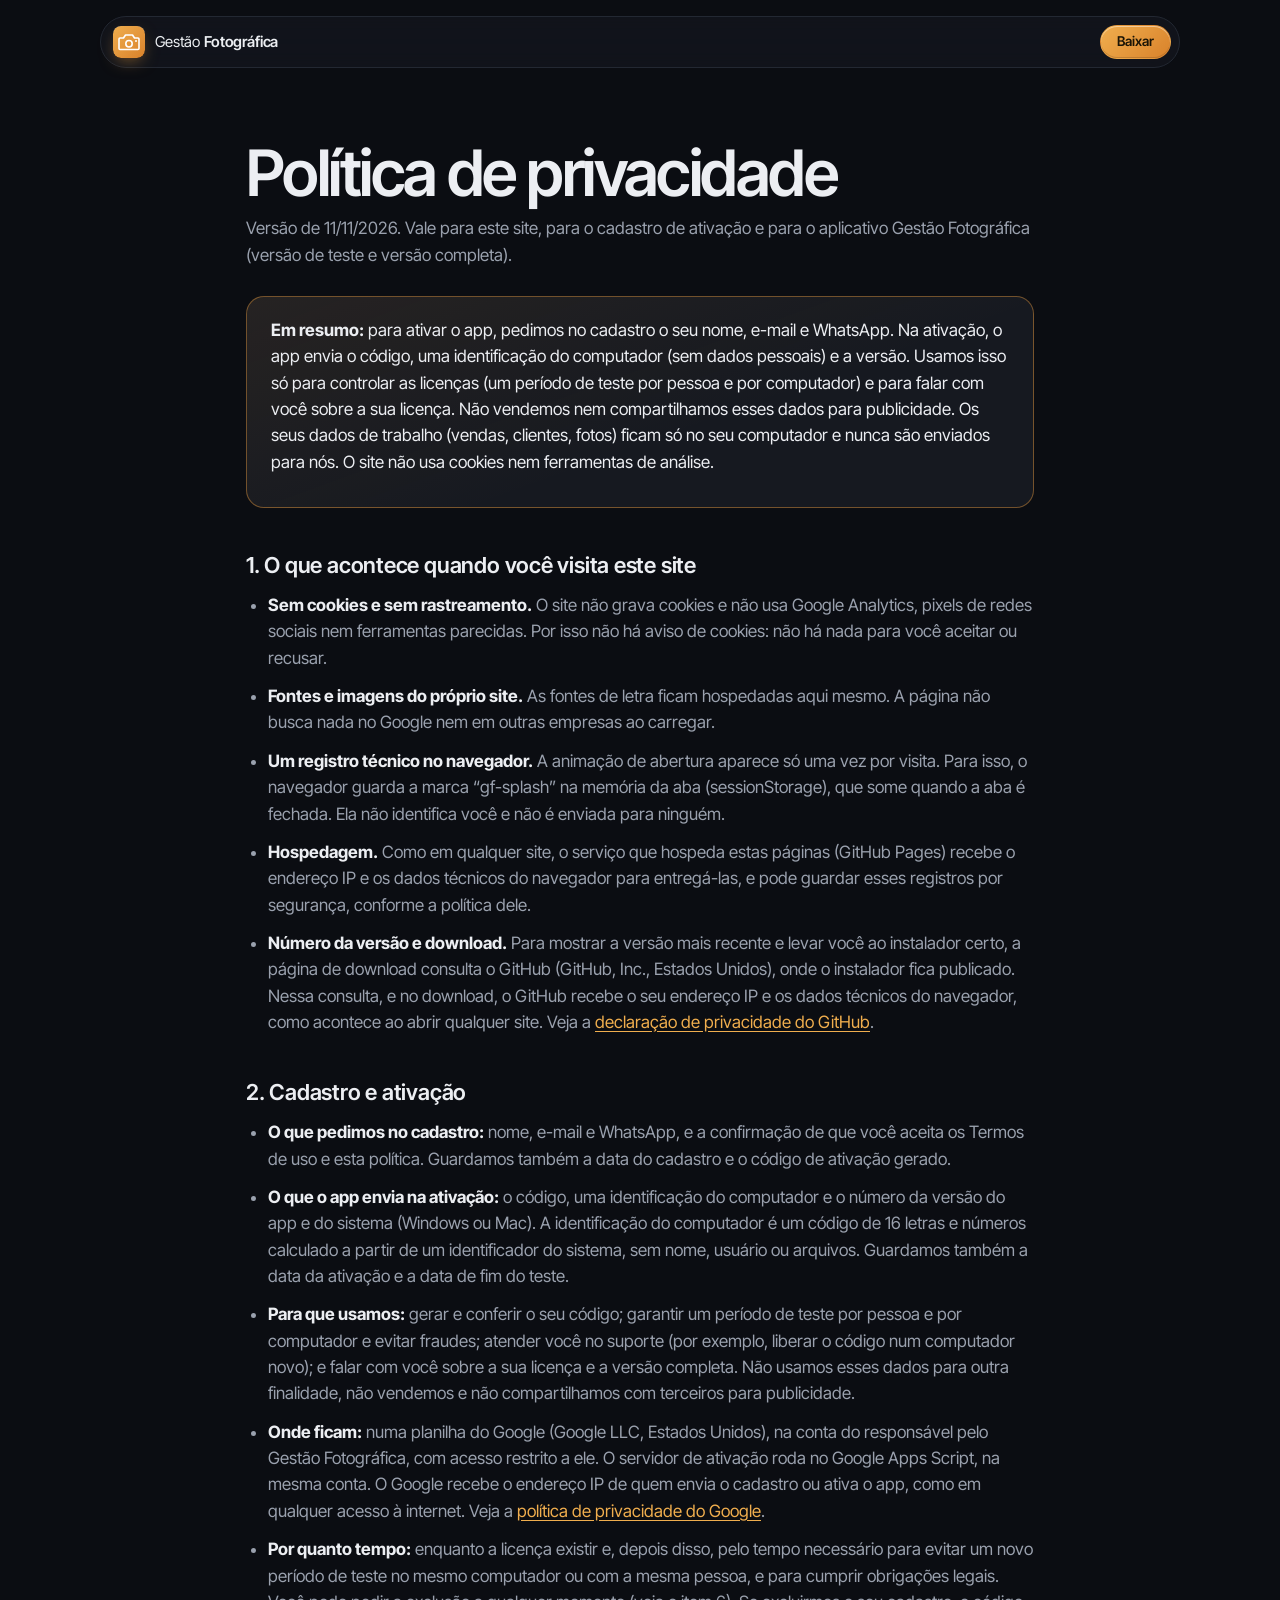
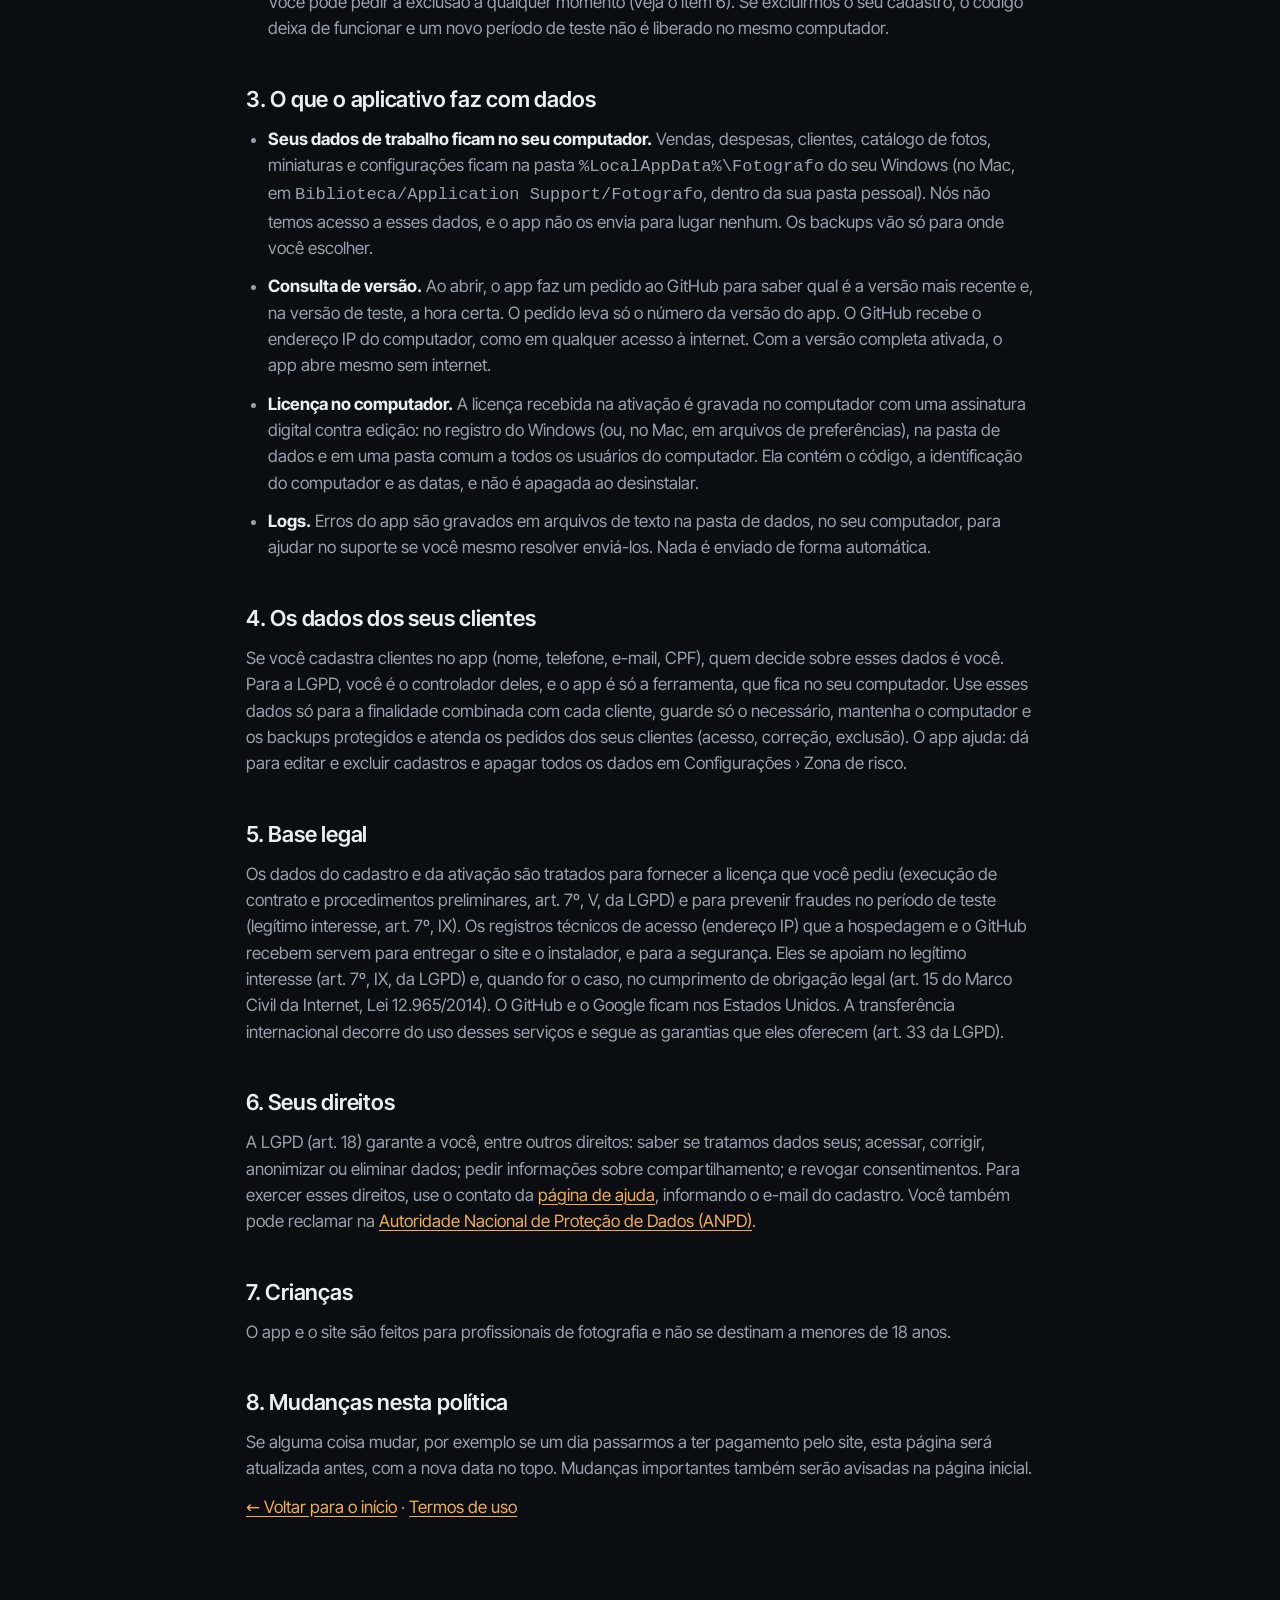
==== commit 346b82b7: "Versão 1.5.0: download para Windows e Mac, cadastro com código de ativação, ajuda e termos/privacida" ====
--- a/privacidade.html
+++ b/privacidade.html
@@ -20,44 +20,52 @@
 
   <main class="legal">
     <h1>Política de privacidade</h1>
-    <p>Versão de 06/11/2026. Vale para este site e para o aplicativo Gestão Fotográfica (versão de teste e versão completa).</p>
+    <p>Versão de 11/11/2026. Vale para este site, para o cadastro de ativação e para o aplicativo Gestão Fotográfica (versão de teste e versão completa).</p>
 
     <div class="resumo">
-      <p><b>Em resumo:</b> não coletamos nenhum dado seu. O site não usa cookies, formulários, ferramentas de análise ou de publicidade. O app guarda tudo só no seu computador e nunca envia seus dados para nós. As únicas conexões externas são com o GitHub, para baixar o instalador e, na versão de teste, para conferir a versão ao abrir. Estão explicadas abaixo.</p>
+      <p><b>Em resumo:</b> para ativar o app, pedimos no cadastro o seu nome, e-mail e WhatsApp. Na ativação, o app envia o código, uma identificação do computador (sem dados pessoais) e a versão. Usamos isso só para controlar as licenças (um período de teste por pessoa e por computador) e para falar com você sobre a sua licença. Não vendemos nem compartilhamos esses dados para publicidade. Os seus dados de trabalho (vendas, clientes, fotos) ficam só no seu computador e nunca são enviados para nós. O site não usa cookies nem ferramentas de análise.</p>
     </div>
 
     <h2>1. O que acontece quando você visita este site</h2>
     <ul>
       <li><b>Sem cookies e sem rastreamento.</b> O site não grava cookies e não usa Google Analytics, pixels de redes sociais nem ferramentas parecidas. Por isso não há aviso de cookies: não há nada para você aceitar ou recusar.</li>
-      <li><b>Sem formulários.</b> O site não pede nome, e-mail, telefone nem qualquer outro dado.</li>
       <li><b>Fontes e imagens do próprio site.</b> As fontes de letra ficam hospedadas aqui mesmo. A página não busca nada no Google nem em outras empresas ao carregar.</li>
       <li><b>Um registro técnico no navegador.</b> A animação de abertura aparece só uma vez por visita. Para isso, o navegador guarda a marca “gf-splash” na memória da aba (sessionStorage), que some quando a aba é fechada. Ela não identifica você e não é enviada para ninguém.</li>
-      <li><b>Hospedagem.</b> Como em qualquer site, o serviço que hospeda estas páginas recebe o endereço IP e os dados técnicos do navegador para entregá-las, e pode guardar esses registros por segurança, conforme a política dele.</li>
-      <li><b>Número da versão e download.</b> Para mostrar a versão mais recente e levar você ao instalador certo, a seção de download consulta o GitHub (GitHub, Inc., Estados Unidos), onde o instalador fica publicado. Nessa consulta, e no download, o GitHub recebe o seu endereço IP e os dados técnicos do navegador, como acontece ao abrir qualquer site. Veja a <a href="https://docs.github.com/pt/site-policy/privacy-policies/github-general-privacy-statement" rel="noopener">declaração de privacidade do GitHub</a>.</li>
+      <li><b>Hospedagem.</b> Como em qualquer site, o serviço que hospeda estas páginas (GitHub Pages) recebe o endereço IP e os dados técnicos do navegador para entregá-las, e pode guardar esses registros por segurança, conforme a política dele.</li>
+      <li><b>Número da versão e download.</b> Para mostrar a versão mais recente e levar você ao instalador certo, a página de download consulta o GitHub (GitHub, Inc., Estados Unidos), onde o instalador fica publicado. Nessa consulta, e no download, o GitHub recebe o seu endereço IP e os dados técnicos do navegador, como acontece ao abrir qualquer site. Veja a <a href="https://docs.github.com/pt/site-policy/privacy-policies/github-general-privacy-statement" rel="noopener">declaração de privacidade do GitHub</a>.</li>
     </ul>
 
-    <h2>2. O que o aplicativo faz com dados</h2>
+    <h2>2. Cadastro e ativação</h2>
     <ul>
-      <li><b>Tudo fica no seu computador.</b> Vendas, despesas, clientes, catálogo de fotos, miniaturas e configurações ficam na pasta <code>%LocalAppData%\Fotografo</code> do seu Windows. Nós não temos acesso a esses dados, e o app não os envia para lugar nenhum. Os backups vão só para onde você escolher.</li>
-      <li><b>Consulta de versão (só na versão de teste).</b> Ao abrir, a versão de teste faz um pedido ao GitHub para saber qual é a versão mais recente e a hora certa. O pedido leva só o número da versão do app. Nenhum dado de vendas, clientes ou fotos vai junto. O GitHub recebe o endereço IP do computador, como em qualquer acesso à internet. A versão completa não faz essa consulta.</li>
-      <li><b>Controle do período de teste.</b> A versão de teste grava, no registro do Windows e na pasta de dados, a data da primeira abertura e a da última, com uma assinatura contra edição. Esses registros não contêm dados pessoais e servem só para contar os 30 dias.</li>
+      <li><b>O que pedimos no cadastro:</b> nome, e-mail e WhatsApp, e a confirmação de que você aceita os Termos de uso e esta política. Guardamos também a data do cadastro e o código de ativação gerado.</li>
+      <li><b>O que o app envia na ativação:</b> o código, uma identificação do computador e o número da versão do app e do sistema (Windows ou Mac). A identificação do computador é um código de 16 letras e números calculado a partir de um identificador do sistema, sem nome, usuário ou arquivos. Guardamos também a data da ativação e a data de fim do teste.</li>
+      <li><b>Para que usamos:</b> gerar e conferir o seu código; garantir um período de teste por pessoa e por computador e evitar fraudes; atender você no suporte (por exemplo, liberar o código num computador novo); e falar com você sobre a sua licença e a versão completa. Não usamos esses dados para outra finalidade, não vendemos e não compartilhamos com terceiros para publicidade.</li>
+      <li><b>Onde ficam:</b> numa planilha do Google (Google LLC, Estados Unidos), na conta do responsável pelo Gestão Fotográfica, com acesso restrito a ele. O servidor de ativação roda no Google Apps Script, na mesma conta. O Google recebe o endereço IP de quem envia o cadastro ou ativa o app, como em qualquer acesso à internet. Veja a <a href="https://policies.google.com/privacy?hl=pt-BR" rel="noopener">política de privacidade do Google</a>.</li>
+      <li><b>Por quanto tempo:</b> enquanto a licença existir e, depois disso, pelo tempo necessário para evitar um novo período de teste no mesmo computador ou com a mesma pessoa, e para cumprir obrigações legais. Você pode pedir a exclusão a qualquer momento (veja o item 6). Se excluirmos o seu cadastro, o código deixa de funcionar e um novo período de teste não é liberado no mesmo computador.</li>
+    </ul>
+
+    <h2>3. O que o aplicativo faz com dados</h2>
+    <ul>
+      <li><b>Seus dados de trabalho ficam no seu computador.</b> Vendas, despesas, clientes, catálogo de fotos, miniaturas e configurações ficam na pasta <code>%LocalAppData%\Fotografo</code> do seu Windows (no Mac, em <code>Biblioteca/Application Support/Fotografo</code>, dentro da sua pasta pessoal). Nós não temos acesso a esses dados, e o app não os envia para lugar nenhum. Os backups vão só para onde você escolher.</li>
+      <li><b>Consulta de versão.</b> Ao abrir, o app faz um pedido ao GitHub para saber qual é a versão mais recente e, na versão de teste, a hora certa. O pedido leva só o número da versão do app. O GitHub recebe o endereço IP do computador, como em qualquer acesso à internet. Com a versão completa ativada, o app abre mesmo sem internet.</li>
+      <li><b>Licença no computador.</b> A licença recebida na ativação é gravada no computador com uma assinatura digital contra edição: no registro do Windows (ou, no Mac, em arquivos de preferências), na pasta de dados e em uma pasta comum a todos os usuários do computador. Ela contém o código, a identificação do computador e as datas, e não é apagada ao desinstalar.</li>
       <li><b>Logs.</b> Erros do app são gravados em arquivos de texto na pasta de dados, no seu computador, para ajudar no suporte se você mesmo resolver enviá-los. Nada é enviado de forma automática.</li>
     </ul>
 
-    <h2>3. Os dados dos seus clientes</h2>
+    <h2>4. Os dados dos seus clientes</h2>
     <p>Se você cadastra clientes no app (nome, telefone, e-mail, CPF), quem decide sobre esses dados é você. Para a LGPD, você é o controlador deles, e o app é só a ferramenta, que fica no seu computador. Use esses dados só para a finalidade combinada com cada cliente, guarde só o necessário, mantenha o computador e os backups protegidos e atenda os pedidos dos seus clientes (acesso, correção, exclusão). O app ajuda: dá para editar e excluir cadastros e apagar todos os dados em Configurações › Zona de risco.</p>
 
-    <h2>4. Base legal</h2>
-    <p>Como não coletamos dados pessoais, quase não há tratamento por nossa parte. Os registros técnicos de acesso (endereço IP) que a hospedagem e o GitHub recebem servem para entregar o site e o instalador, e para a segurança. Eles se apoiam no legítimo interesse (art. 7º, IX, da LGPD) e, quando for o caso, no cumprimento de obrigação legal (art. 15 do Marco Civil da Internet, Lei 12.965/2014). O GitHub fica nos Estados Unidos. A transferência internacional decorre do uso desse serviço e segue as garantias que ele oferece (art. 33 da LGPD).</p>
+    <h2>5. Base legal</h2>
+    <p>Os dados do cadastro e da ativação são tratados para fornecer a licença que você pediu (execução de contrato e procedimentos preliminares, art. 7º, V, da LGPD) e para prevenir fraudes no período de teste (legítimo interesse, art. 7º, IX). Os registros técnicos de acesso (endereço IP) que a hospedagem e o GitHub recebem servem para entregar o site e o instalador, e para a segurança. Eles se apoiam no legítimo interesse (art. 7º, IX, da LGPD) e, quando for o caso, no cumprimento de obrigação legal (art. 15 do Marco Civil da Internet, Lei 12.965/2014). O GitHub e o Google ficam nos Estados Unidos. A transferência internacional decorre do uso desses serviços e segue as garantias que eles oferecem (art. 33 da LGPD).</p>
 
-    <h2>5. Seus direitos</h2>
-    <p>A LGPD (art. 18) garante a você, entre outros direitos: saber se tratamos dados seus; acessar, corrigir, anonimizar ou eliminar dados; pedir informações sobre compartilhamento; e revogar consentimentos. Você também pode reclamar na <a href="https://www.gov.br/anpd" rel="noopener">Autoridade Nacional de Proteção de Dados (ANPD)</a>.</p>
+    <h2>6. Seus direitos</h2>
+    <p>A LGPD (art. 18) garante a você, entre outros direitos: saber se tratamos dados seus; acessar, corrigir, anonimizar ou eliminar dados; pedir informações sobre compartilhamento; e revogar consentimentos. Para exercer esses direitos, use o contato da <a href="baixar.html#ajuda">página de ajuda</a>, informando o e-mail do cadastro. Você também pode reclamar na <a href="https://www.gov.br/anpd" rel="noopener">Autoridade Nacional de Proteção de Dados (ANPD)</a>.</p>
 
-    <h2>6. Crianças</h2>
+    <h2>7. Crianças</h2>
     <p>O app e o site são feitos para profissionais de fotografia e não se destinam a menores de 18 anos.</p>
 
-    <h2>7. Mudanças nesta política</h2>
-    <p>Se alguma coisa mudar, por exemplo se um dia passarmos a ter cadastro ou pagamento pelo site, esta página será atualizada antes, com a nova data no topo. Mudanças importantes também serão avisadas na página inicial.</p>
+    <h2>8. Mudanças nesta política</h2>
+    <p>Se alguma coisa mudar, por exemplo se um dia passarmos a ter pagamento pelo site, esta página será atualizada antes, com a nova data no topo. Mudanças importantes também serão avisadas na página inicial.</p>
 
     <p><a href="index.html">← Voltar para o início</a> · <a href="termos.html">Termos de uso</a></p>
   </main>
--- a/styles.css
+++ b/styles.css
@@ -1184,3 +1184,78 @@
   .flow-visual { padding-top: 96px; padding-bottom: 40px; }
   .mini-body { height: min(500px, calc(100vh - 210px)); }
 }
+
+/* ---------- Download por sistema (dois botões no site e a página baixar.html) ---------- */
+.so-botoes { display: flex; flex-wrap: wrap; justify-content: center; gap: 14px; }
+.so-btn { --pad: 14px 30px 14px 24px; gap: 14px; text-align: left; min-width: 232px; justify-content: center; }
+.so-btn svg, .so-abas svg { width: 26px; height: 26px; fill: none; stroke: currentColor; stroke-width: 1.8; stroke-linecap: round; stroke-linejoin: round; flex: none; }
+.so-btn span { display: flex; flex-direction: column; gap: 4px; font-size: 19px; font-weight: 700; letter-spacing: -.01em; line-height: 1; }
+.so-btn small { font-size: 12px; font-weight: 500; opacity: .8; letter-spacing: 0; }
+@media (max-width: 560px) { .so-botoes { flex-direction: column; width: 100%; max-width: 320px; } .so-btn { width: 100%; } }
+
+.baixar { max-width: 860px; margin: 0 auto; padding: 132px 16px 80px; }
+.baixar-topo { text-align: center; margin-bottom: 34px; }
+.baixar-topo h1 { margin-top: 16px; font-size: clamp(38px, 6vw, 68px); line-height: 1.02; font-weight: 600; letter-spacing: -.04em; }
+.baixar-topo h1 em { font-family: var(--serif); font-style: italic; font-weight: 400; color: var(--ambar); }
+.baixar-sub { color: var(--muted); max-width: 560px; margin: 16px auto 0; font-size: 17px; }
+.so-abas { display: inline-flex; gap: 6px; margin-top: 30px; padding: 6px; border-radius: 999px; background: var(--surface); border: 1px solid var(--line); }
+.so-abas button {
+  display: inline-flex; align-items: center; gap: 10px; padding: 12px 26px; border-radius: 999px; border: 0; cursor: pointer;
+  background: transparent; color: var(--muted); font: 600 16px/1 var(--sans); transition: background .3s, color .3s;
+}
+.so-abas button:hover { color: var(--text); }
+.so-abas button[aria-selected="true"] { background: linear-gradient(135deg, var(--logo-a), var(--logo-b)); color: var(--accent-text); }
+.so-abas button:focus-visible { outline: 2px solid var(--ambar); outline-offset: 2px; }
+.so-abas svg { width: 22px; height: 22px; }
+.so-painel[hidden] { display: none; }
+.so-painel .download { padding: 30px 20px; border-radius: 24px; border: 1px solid rgba(var(--glow), .35); text-align: center;
+  background: linear-gradient(160deg, rgba(var(--glow), .09), transparent 60%), var(--surface); }
+.baixar-h2 { font-size: 24px; font-weight: 600; letter-spacing: -.02em; margin: 44px 0 16px; text-align: center; }
+.baixar .install-steps li { font-size: 16px; }
+.passo-extra { display: block; margin-top: 10px; padding-top: 10px; border-top: 1px dashed var(--line-2); font-size: 14.5px; }
+.arraste { display: flex; align-items: center; justify-content: center; gap: 26px; margin-top: 16px; padding: 18px; border-radius: 14px; background: var(--campo); border: 1px solid var(--line-2); }
+.arraste span { display: flex; flex-direction: column; align-items: center; gap: 8px; }
+.arraste small { font-size: 12.5px; color: var(--text); }
+.arraste-seta { font-size: 30px; color: var(--ambar); animation: arrastar 1.8s var(--ease) infinite; }
+.arraste-pasta i { display: block; width: 52px; height: 38px; margin-top: 8px; border-radius: 5px 7px 7px 7px; position: relative;
+  background: linear-gradient(180deg, #6FB7F2, #3F8FDD); }
+.arraste-pasta i::before { content: ""; position: absolute; left: 0; top: -7px; width: 22px; height: 9px; border-radius: 5px 5px 0 0; background: #6FB7F2; }
+@keyframes arrastar { 0%, 100% { transform: translateX(-5px); opacity: .55; } 50% { transform: translateX(5px); opacity: 1; } }
+@media (prefers-reduced-motion: reduce) { .arraste-seta { animation: none; } }
+.baixar-ajuda { text-align: center; color: var(--muted); font-size: 14.5px; margin-top: 40px; }
+.baixar-ajuda b { color: var(--text); }
+.baixar a:not(.btn) { color: var(--ambar); text-decoration: underline; text-underline-offset: 3px; }
+
+/* ---------- Página de download: cadastro, código de ativação e ajuda ---------- */
+.cadastro { margin-top: 64px; padding: 34px 28px; border-radius: 24px; border: 1px solid rgba(var(--glow), .35); scroll-margin-top: 90px;
+  background: linear-gradient(160deg, rgba(var(--glow), .09), transparent 60%), var(--surface); }
+.cadastro .baixar-h2 { margin-top: 0; }
+.cadastro-sub { text-align: center; color: var(--muted); max-width: 560px; margin: -6px auto 26px; }
+.cadastro-sub b, .form-nota b { color: var(--text); }
+.cadastro-form { max-width: 480px; margin: 0 auto; display: flex; flex-direction: column; gap: 16px; }
+.cadastro-form[hidden], .codigo-pronto[hidden], .form-erro[hidden], .codigo-aviso[hidden], .contato[hidden] { display: none; }
+.campo { display: flex; flex-direction: column; gap: 7px; font-size: 14.5px; color: var(--text); font-weight: 500; }
+.campo input { font: 400 16px/1.3 var(--sans); color: var(--text); background: var(--campo); border: 1px solid var(--line-2); border-radius: 12px;
+  padding: 13px 15px; width: 100%; transition: border-color .2s, box-shadow .2s; }
+.campo input::placeholder { color: var(--side-muted); }
+.campo input:focus { outline: none; border-color: var(--accent); box-shadow: 0 0 0 3px rgba(var(--glow), .25); }
+.campo input[aria-invalid="true"] { border-color: var(--danger); }
+.aceite { display: flex; gap: 11px; align-items: flex-start; font-size: 14.5px; color: var(--muted); cursor: pointer; }
+.aceite input { width: 19px; height: 19px; margin-top: 2px; flex: none; accent-color: var(--accent); }
+.aceite input[aria-invalid="true"] { outline: 2px solid var(--danger); outline-offset: 2px; }
+.form-erro { color: var(--danger); font-size: 14.5px; background: rgba(239, 111, 99, .09); border: 1px solid rgba(239, 111, 99, .35); border-radius: 12px; padding: 11px 14px; }
+.cadastro-form .btn { justify-content: center; }
+.cadastro-form .btn:disabled { opacity: .7; cursor: progress; }
+.form-nota { color: var(--muted); font-size: 13.5px; text-align: center; }
+.codigo-pronto { max-width: 520px; margin: 0 auto; text-align: center; outline: none; }
+.codigo-rotulo { color: var(--muted); font-size: 14px; text-transform: uppercase; letter-spacing: .12em; }
+.codigo-caixa { display: flex; align-items: center; justify-content: center; gap: 14px; flex-wrap: wrap; margin: 12px 0 18px; padding: 18px;
+  border-radius: 16px; background: var(--campo); border: 1px dashed rgba(var(--glow), .6); }
+.codigo-caixa code { font: 600 clamp(22px, 5vw, 30px)/1.2 ui-monospace, "Cascadia Mono", Menlo, Consolas, monospace; letter-spacing: .06em; color: var(--ambar); user-select: all; }
+.codigo-aviso { color: var(--text); font-size: 14.5px; margin-bottom: 14px; }
+.codigo-passos { text-align: left; color: var(--muted); max-width: 420px; margin: 0 auto 16px; padding-left: 22px; display: flex; flex-direction: column; gap: 6px; }
+.codigo-passos b { color: var(--text); }
+.ajuda { padding: 30px 0 0; scroll-margin-top: 80px; }
+.contato { text-align: center; margin-top: 22px; color: var(--muted); }
+.contato-botoes { display: flex; gap: 10px; justify-content: center; flex-wrap: wrap; margin-top: 10px; }
+@media (max-width: 560px) { .cadastro { padding: 26px 16px; } }
